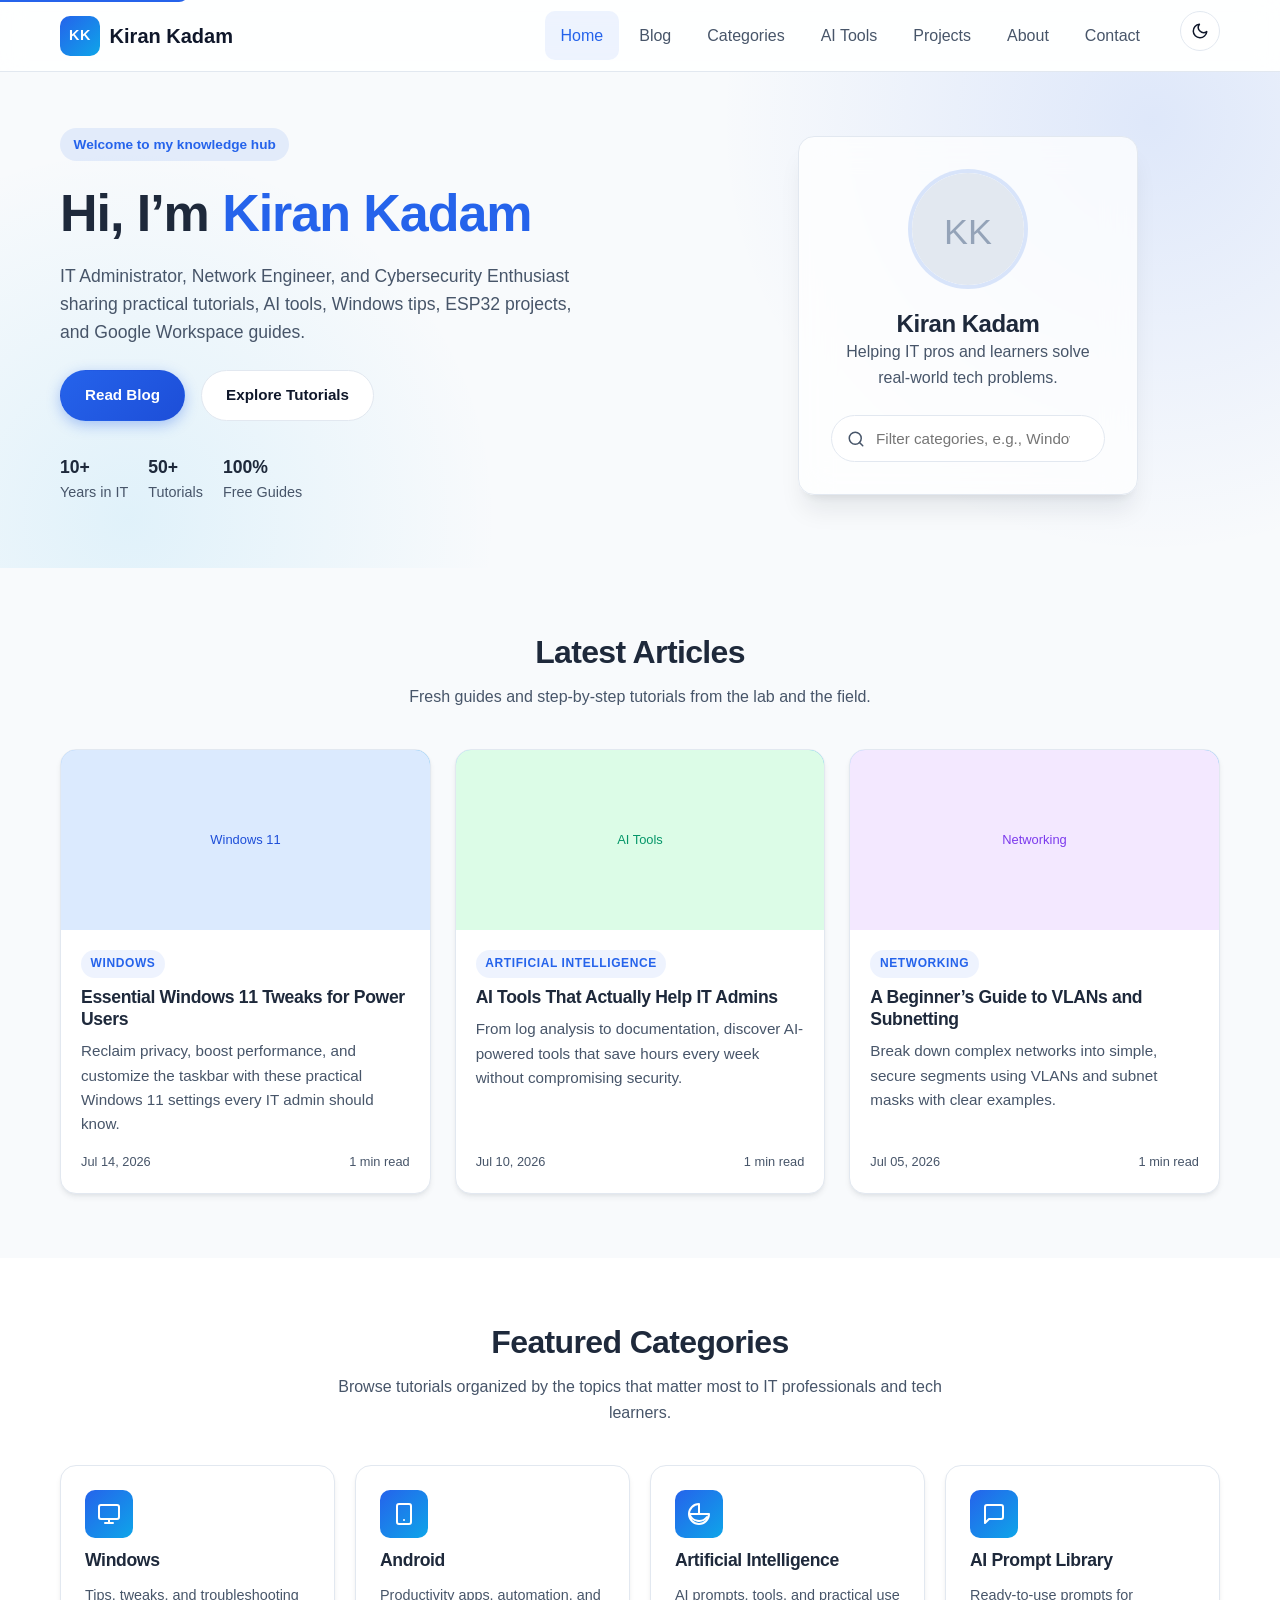
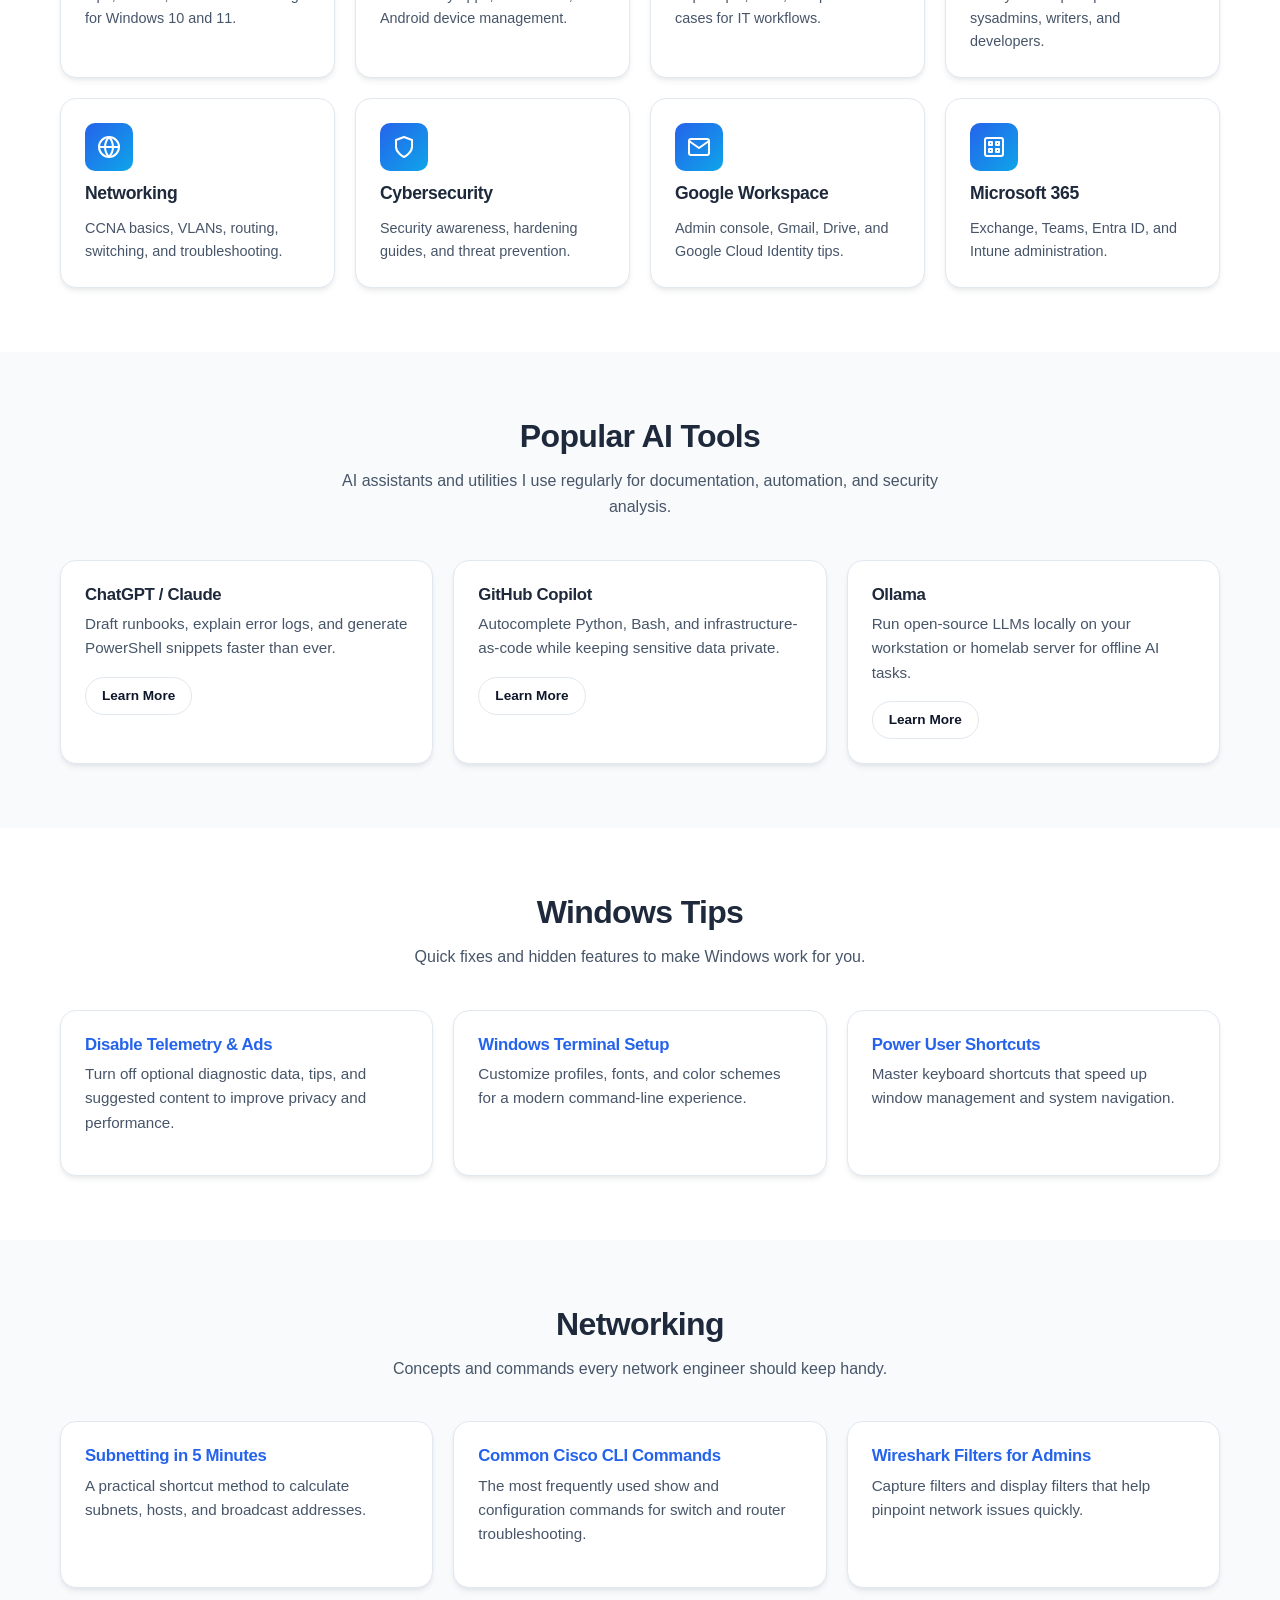
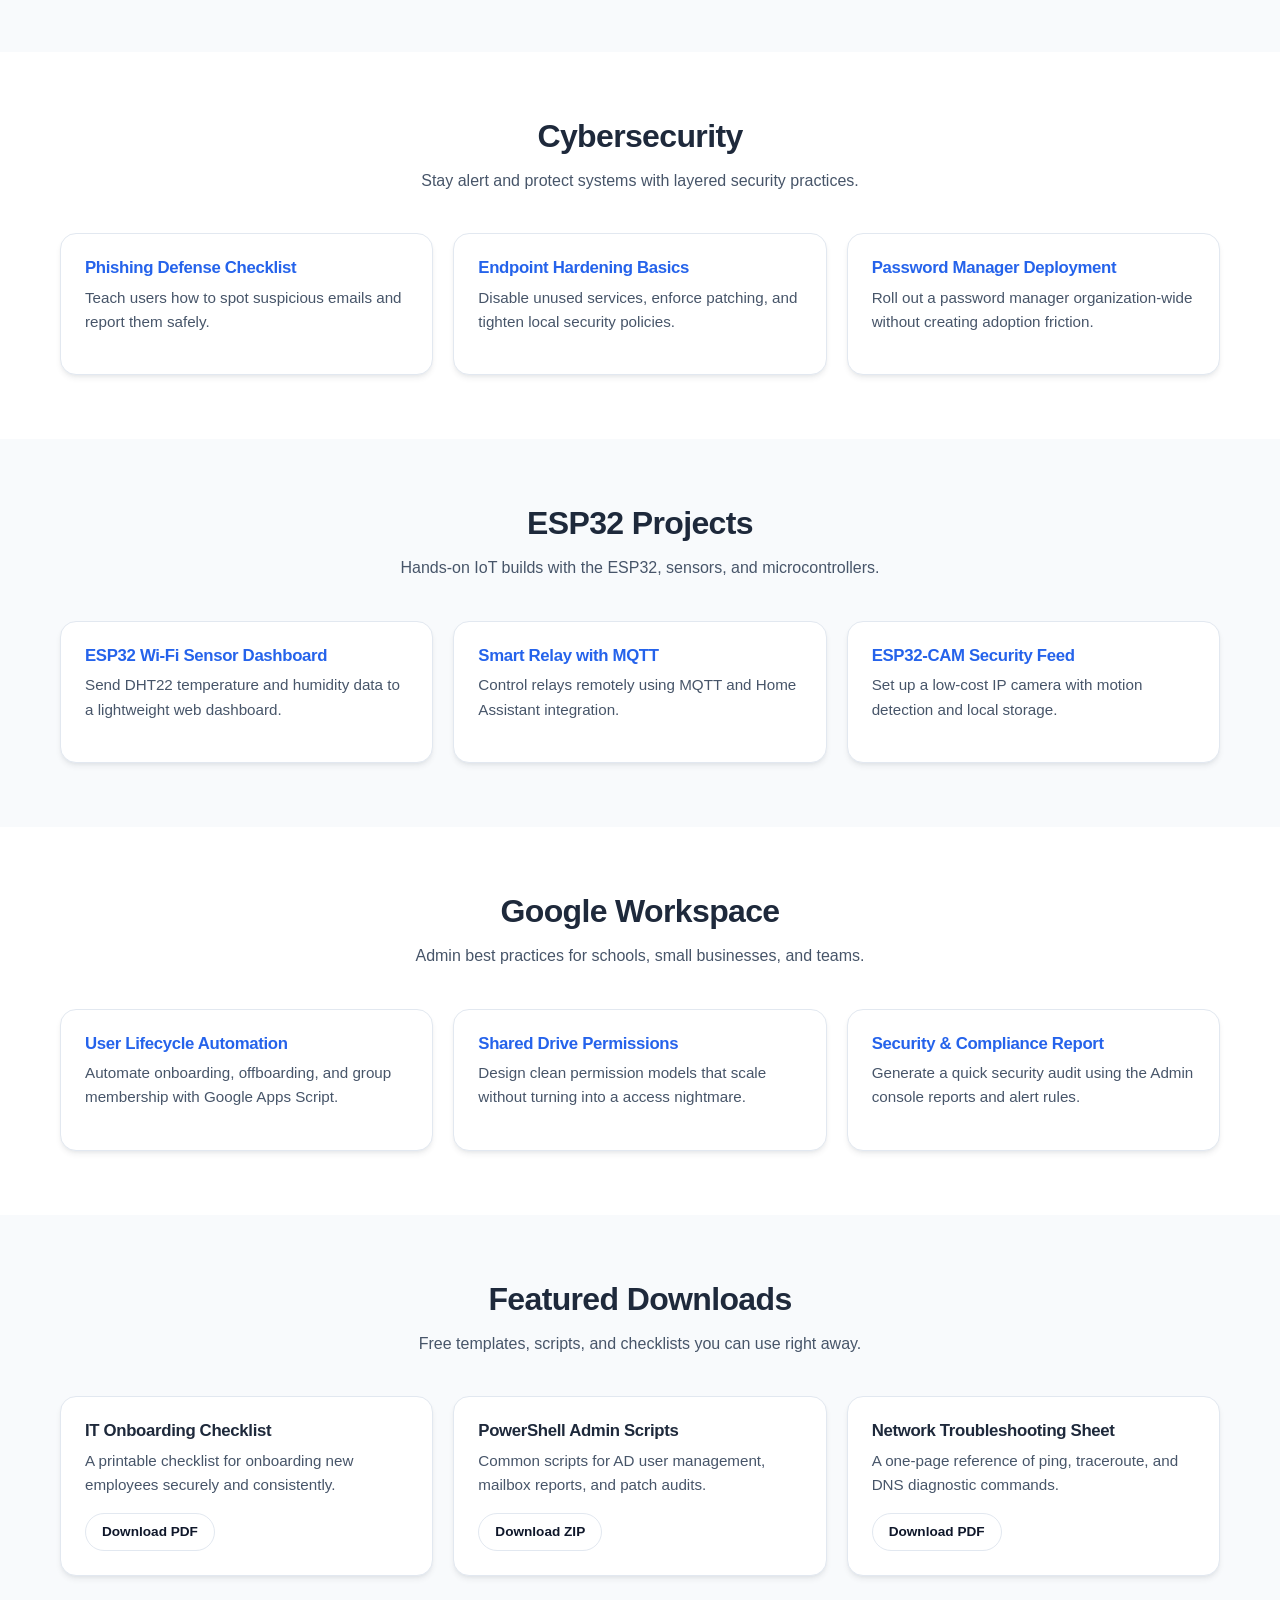
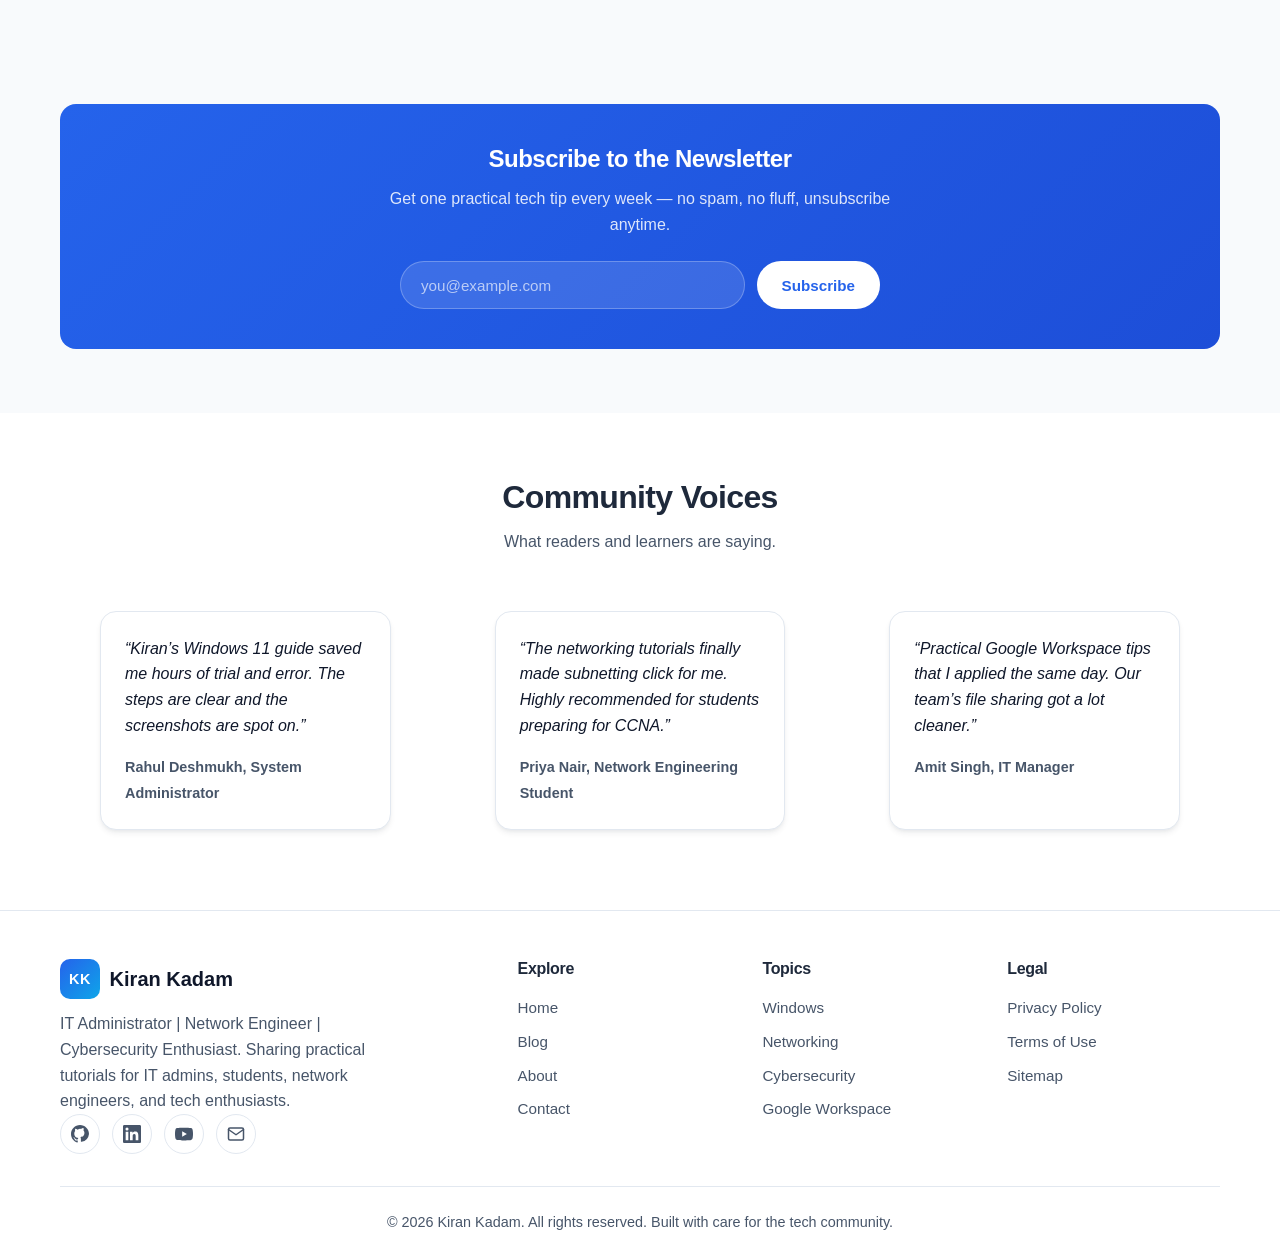
==== index.html @ 08f6f5dc "Initial commit: static website with homepage, blog, about, contact, privacy, 404" ====
<!DOCTYPE html>
<html lang="en">
<head>
  <meta charset="UTF-8">
  <meta name="viewport" content="width=device-width, initial-scale=1.0">
  <meta http-equiv="X-UA-Compatible" content="IE=edge">

  <!-- Prevent FOUC for dark mode -->
  <script>
    (function () {
      const stored = localStorage.getItem("theme");
      const prefersDark = window.matchMedia("(prefers-color-scheme: dark)").matches;
      document.documentElement.setAttribute("data-theme", stored || (prefersDark ? "dark" : "light"));
    })();
  </script>

  <title>Kiran Kadam | IT Admin, Network Engineer & Tech Educator</title>
  <meta name="description" content="Practical tutorials and guides for IT administrators, network engineers, cybersecurity learners, and tech enthusiasts by Kiran Kadam.">
  <meta name="keywords" content="Kiran Kadam, IT Administration, Networking, Cybersecurity, Google Workspace, Windows Tips, ESP32, AI Tools, Tutorials">
  <meta name="author" content="Kiran Kadam">
  <meta name="robots" content="index, follow">
  <link rel="canonical" href="https://kirankadam.in/">

  <!-- Open Graph -->
  <meta property="og:type" content="website">
  <meta property="og:site_name" content="Kiran Kadam">
  <meta property="og:title" content="Kiran Kadam | IT Admin, Network Engineer & Tech Educator">
  <meta property="og:description" content="Practical tutorials and guides for IT administrators, network engineers, cybersecurity learners, and tech enthusiasts.">
  <meta property="og:url" content="https://kirankadam.in/">
  <meta property="og:image" content="https://kirankadam.in/images/og-home.svg">

  <!-- Twitter Cards -->
  <meta name="twitter:card" content="summary_large_image">
  <meta name="twitter:title" content="Kiran Kadam | IT Admin, Network Engineer & Tech Educator">
  <meta name="twitter:description" content="Practical tutorials and guides for IT administrators, network engineers, and tech enthusiasts.">
  <meta name="twitter:image" content="https://kirankadam.in/images/og-home.svg">

  <!-- Favicon -->
  <link rel="icon" type="image/svg+xml" href="images/favicon.svg">

  <!-- Styles -->
  <link rel="stylesheet" href="css/style.css">
</head>
<body>
  <a href="#main-content" class="skip-link">Skip to main content</a>

  <header id="site-header" class="site-header"></header>

  <main id="main-content">
    <!-- Hero Section -->
    <section class="hero" aria-labelledby="hero-title">
      <div class="hero-bg"></div>
      <div class="container hero-grid">
        <div class="hero-content reveal">
          <span class="hero-kicker">Welcome to my knowledge hub</span>
          <h1 id="hero-title" class="hero-title">Hi, I’m <span>Kiran Kadam</span></h1>
          <p class="hero-subtitle">IT Administrator, Network Engineer, and Cybersecurity Enthusiast sharing practical tutorials, AI tools, Windows tips, ESP32 projects, and Google Workspace guides.</p>
          <div class="hero-actions">
            <a href="blog.html" class="btn btn-primary">Read Blog</a>
            <a href="#categories" class="btn btn-secondary">Explore Tutorials</a>
          </div>
          <div class="hero-meta">
            <div><strong>10+</strong> Years in IT</div>
            <div><strong>50+</strong> Tutorials</div>
            <div><strong>100%</strong> Free Guides</div>
          </div>
        </div>
        <div class="hero-visual reveal">
          <div class="hero-card">
            <img src="data:image/svg+xml,%3Csvg xmlns='http://www.w3.org/2000/svg' width='200' height='200'%3E%3Ccircle cx='100' cy='100' r='100' fill='%23e2e8f0'/%3E%3Ctext x='50%25' y='55%25' dominant-baseline='middle' text-anchor='middle' font-family='sans-serif' font-size='64' fill='%2394a3b8'%3EKK%3C/text%3E%3C/svg%3E" alt="Kiran Kadam profile photo placeholder" class="avatar" width="120" height="120" loading="eager">
            <h2>Kiran Kadam</h2>
            <p>Helping IT pros and learners solve real-world tech problems.</p>
            <div class="hero-search" role="search" aria-label="Search categories">
              <svg class="search-icon" width="18" height="18" viewBox="0 0 24 24" fill="none" stroke="currentColor" stroke-width="2" stroke-linecap="round" stroke-linejoin="round" aria-hidden="true"><circle cx="11" cy="11" r="8"/><line x1="21" y1="21" x2="16.65" y2="16.65"/></svg>
              <input type="search" id="hero-search" placeholder="Filter categories, e.g., Windows, AI, ESP32…" aria-label="Filter categories">
            </div>
          </div>
        </div>
      </div>
    </section>

    <!-- Latest Articles -->
    <section class="section" aria-labelledby="latest-articles-title">
      <div class="container">
        <div class="section-header reveal">
          <h2 id="latest-articles-title" class="section-title">Latest Articles</h2>
          <p class="section-subtitle">Fresh guides and step-by-step tutorials from the lab and the field.</p>
        </div>
        <div class="article-grid">
          <article class="article-card reveal" data-reading-time>
            <img src="data:image/svg+xml,%3Csvg xmlns='http://www.w3.org/2000/svg' width='800' height='450'%3E%3Crect width='800' height='450' fill='%23dbeafe'/%3E%3Ctext x='50%25' y='50%25' dominant-baseline='middle' text-anchor='middle' font-family='sans-serif' font-size='28' fill='%231d4ed8'%3EWindows 11%3C/text%3E%3C/svg%3E" alt="Windows 11 guide placeholder" class="article-thumb" width="800" height="450" loading="lazy">
            <div class="article-body">
              <span class="article-tag">Windows</span>
              <h3 class="article-title"><a href="blog.html">Essential Windows 11 Tweaks for Power Users</a></h3>
              <p class="article-excerpt">Reclaim privacy, boost performance, and customize the taskbar with these practical Windows 11 settings every IT admin should know.</p>
              <div class="article-meta">
                <span>Jul 14, 2026</span>
                <span class="reading-time">5 min read</span>
              </div>
            </div>
          </article>
          <article class="article-card reveal" data-reading-time>
            <img src="data:image/svg+xml,%3Csvg xmlns='http://www.w3.org/2000/svg' width='800' height='450'%3E%3Crect width='800' height='450' fill='%23dcfce7'/%3E%3Ctext x='50%25' y='50%25' dominant-baseline='middle' text-anchor='middle' font-family='sans-serif' font-size='28' fill='%23059669'%3EAI Tools%3C/text%3E%3C/svg%3E" alt="AI tools guide placeholder" class="article-thumb" width="800" height="450" loading="lazy">
            <div class="article-body">
              <span class="article-tag">Artificial Intelligence</span>
              <h3 class="article-title"><a href="blog.html">AI Tools That Actually Help IT Admins</a></h3>
              <p class="article-excerpt">From log analysis to documentation, discover AI-powered tools that save hours every week without compromising security.</p>
              <div class="article-meta">
                <span>Jul 10, 2026</span>
                <span class="reading-time">7 min read</span>
              </div>
            </div>
          </article>
          <article class="article-card reveal" data-reading-time>
            <img src="data:image/svg+xml,%3Csvg xmlns='http://www.w3.org/2000/svg' width='800' height='450'%3E%3Crect width='800' height='450' fill='%23f3e8ff'/%3E%3Ctext x='50%25' y='50%25' dominant-baseline='middle' text-anchor='middle' font-family='sans-serif' font-size='28' fill='%237c3aed'%3ENetworking%3C/text%3E%3C/svg%3E" alt="Networking guide placeholder" class="article-thumb" width="800" height="450" loading="lazy">
            <div class="article-body">
              <span class="article-tag">Networking</span>
              <h3 class="article-title"><a href="blog.html">A Beginner’s Guide to VLANs and Subnetting</a></h3>
              <p class="article-excerpt">Break down complex networks into simple, secure segments using VLANs and subnet masks with clear examples.</p>
              <div class="article-meta">
                <span>Jul 05, 2026</span>
                <span class="reading-time">9 min read</span>
              </div>
            </div>
          </article>
        </div>
      </div>
    </section>

    <!-- Categories -->
    <section id="categories" class="section" aria-labelledby="categories-title" style="background: var(--surface-elevated);">
      <div class="container">
        <div class="section-header reveal">
          <h2 id="categories-title" class="section-title">Featured Categories</h2>
          <p class="section-subtitle">Browse tutorials organized by the topics that matter most to IT professionals and tech learners.</p>
        </div>
        <div class="category-grid">
          <a href="blog.html" class="category-card reveal" data-search="Windows tips tutorials">
            <div class="category-icon" aria-hidden="true"><svg width="24" height="24" viewBox="0 0 24 24" fill="none" stroke="currentColor" stroke-width="2" stroke-linecap="round" stroke-linejoin="round"><rect x="2" y="3" width="20" height="14" rx="2" ry="2"/><line x1="8" y1="21" x2="16" y2="21"/><line x1="12" y1="17" x2="12" y2="21"/></svg></div>
            <h3>Windows</h3>
            <p>Tips, tweaks, and troubleshooting for Windows 10 and 11.</p>
          </a>
          <a href="blog.html" class="category-card reveal" data-search="Android apps mobile">
            <div class="category-icon" aria-hidden="true"><svg width="24" height="24" viewBox="0 0 24 24" fill="none" stroke="currentColor" stroke-width="2" stroke-linecap="round" stroke-linejoin="round"><rect x="5" y="2" width="14" height="20" rx="2" ry="2"/><line x1="12" y1="18" x2="12.01" y2="18"/></svg></div>
            <h3>Android</h3>
            <p>Productivity apps, automation, and Android device management.</p>
          </a>
          <a href="blog.html" class="category-card reveal" data-search="Artificial Intelligence AI tools machine learning">
            <div class="category-icon" aria-hidden="true"><svg width="24" height="24" viewBox="0 0 24 24" fill="none" stroke="currentColor" stroke-width="2" stroke-linecap="round" stroke-linejoin="round"><path d="M12 2a10 10 0 1 0 10 10H12V2z"/><path d="M12 12 2.5 12a10 10 0 0 0 17.5 3"/></svg></div>
            <h3>Artificial Intelligence</h3>
            <p>AI prompts, tools, and practical use cases for IT workflows.</p>
          </a>
          <a href="blog.html" class="category-card reveal" data-search="AI Prompt Library prompts ChatGPT">
            <div class="category-icon" aria-hidden="true"><svg width="24" height="24" viewBox="0 0 24 24" fill="none" stroke="currentColor" stroke-width="2" stroke-linecap="round" stroke-linejoin="round"><path d="M21 15a2 2 0 0 1-2 2H7l-4 4V5a2 2 0 0 1 2-2h14a2 2 0 0 1 2 2z"/></svg></div>
            <h3>AI Prompt Library</h3>
            <p>Ready-to-use prompts for sysadmins, writers, and developers.</p>
          </a>
          <a href="blog.html" class="category-card reveal" data-search="Networking CCNA routing switching">
            <div class="category-icon" aria-hidden="true"><svg width="24" height="24" viewBox="0 0 24 24" fill="none" stroke="currentColor" stroke-width="2" stroke-linecap="round" stroke-linejoin="round"><circle cx="12" cy="12" r="10"/><line x1="2" y1="12" x2="22" y2="12"/><path d="M12 2a15.3 15.3 0 0 1 4 10 15.3 15.3 0 0 1-4 10 15.3 15.3 0 0 1-4-10 15.3 15.3 0 0 1 4-10z"/></svg></div>
            <h3>Networking</h3>
            <p>CCNA basics, VLANs, routing, switching, and troubleshooting.</p>
          </a>
          <a href="blog.html" class="category-card reveal" data-search="Cybersecurity security firewall malware">
            <div class="category-icon" aria-hidden="true"><svg width="24" height="24" viewBox="0 0 24 24" fill="none" stroke="currentColor" stroke-width="2" stroke-linecap="round" stroke-linejoin="round"><path d="M12 22s8-4 8-10V5l-8-3-8 3v7c0 6 8 10 8 10z"/></svg></div>
            <h3>Cybersecurity</h3>
            <p>Security awareness, hardening guides, and threat prevention.</p>
          </a>
          <a href="blog.html" class="category-card reveal" data-search="Google Workspace G Suite admin">
            <div class="category-icon" aria-hidden="true"><svg width="24" height="24" viewBox="0 0 24 24" fill="none" stroke="currentColor" stroke-width="2" stroke-linecap="round" stroke-linejoin="round"><path d="M4 4h16c1.1 0 2 .9 2 2v12c0 1.1-.9 2-2 2H4c-1.1 0-2-.9-2-2V6c0-1.1.9-2 2-2z"/><polyline points="22,6 12,13 2,6"/></svg></div>
            <h3>Google Workspace</h3>
            <p>Admin console, Gmail, Drive, and Google Cloud Identity tips.</p>
          </a>
          <a href="blog.html" class="category-card reveal" data-search="Microsoft 365 Office 365 Intune">
            <div class="category-icon" aria-hidden="true"><svg width="24" height="24" viewBox="0 0 24 24" fill="none" stroke="currentColor" stroke-width="2" stroke-linecap="round" stroke-linejoin="round"><rect x="3" y="3" width="18" height="18" rx="2" ry="2"/><rect x="7" y="7" width="3" height="3"/><rect x="14" y="7" width="3" height="3"/><rect x="7" y="14" width="3" height="3"/><rect x="14" y="14" width="3" height="3"/></svg></div>
            <h3>Microsoft 365</h3>
            <p>Exchange, Teams, Entra ID, and Intune administration.</p>
          </a>
        </div>
      </div>
    </section>

    <!-- Popular AI Tools -->
    <section id="ai-tools" class="section" aria-labelledby="ai-tools-title">
      <div class="container">
        <div class="section-header reveal">
          <h2 id="ai-tools-title" class="section-title">Popular AI Tools</h2>
          <p class="section-subtitle">AI assistants and utilities I use regularly for documentation, automation, and security analysis.</p>
        </div>
        <div class="tool-grid">
          <div class="card tool-card reveal">
            <h3>ChatGPT / Claude</h3>
            <p class="card-text">Draft runbooks, explain error logs, and generate PowerShell snippets faster than ever.</p>
            <a href="#" class="btn btn-sm btn-secondary">Learn More</a>
          </div>
          <div class="card tool-card reveal">
            <h3>GitHub Copilot</h3>
            <p class="card-text">Autocomplete Python, Bash, and infrastructure-as-code while keeping sensitive data private.</p>
            <a href="#" class="btn btn-sm btn-secondary">Learn More</a>
          </div>
          <div class="card tool-card reveal">
            <h3>Ollama</h3>
            <p class="card-text">Run open-source LLMs locally on your workstation or homelab server for offline AI tasks.</p>
            <a href="#" class="btn btn-sm btn-secondary">Learn More</a>
          </div>
        </div>
      </div>
    </section>

    <!-- Windows Tips -->
    <section class="section" aria-labelledby="windows-tips-title" style="background: var(--surface-elevated);">
      <div class="container">
        <div class="section-header reveal">
          <h2 id="windows-tips-title" class="section-title">Windows Tips</h2>
          <p class="section-subtitle">Quick fixes and hidden features to make Windows work for you.</p>
        </div>
        <div class="tip-grid">
          <article class="card tip-card reveal">
            <h3><a href="blog.html">Disable Telemetry & Ads</a></h3>
            <p class="card-text">Turn off optional diagnostic data, tips, and suggested content to improve privacy and performance.</p>
          </article>
          <article class="card tip-card reveal">
            <h3><a href="blog.html">Windows Terminal Setup</a></h3>
            <p class="card-text">Customize profiles, fonts, and color schemes for a modern command-line experience.</p>
          </article>
          <article class="card tip-card reveal">
            <h3><a href="blog.html">Power User Shortcuts</a></h3>
            <p class="card-text">Master keyboard shortcuts that speed up window management and system navigation.</p>
          </article>
        </div>
      </div>
    </section>

    <!-- Networking -->
    <section class="section" aria-labelledby="networking-title">
      <div class="container">
        <div class="section-header reveal">
          <h2 id="networking-title" class="section-title">Networking</h2>
          <p class="section-subtitle">Concepts and commands every network engineer should keep handy.</p>
        </div>
        <div class="tip-grid">
          <article class="card tip-card reveal">
            <h3><a href="blog.html">Subnetting in 5 Minutes</a></h3>
            <p class="card-text">A practical shortcut method to calculate subnets, hosts, and broadcast addresses.</p>
          </article>
          <article class="card tip-card reveal">
            <h3><a href="blog.html">Common Cisco CLI Commands</a></h3>
            <p class="card-text">The most frequently used show and configuration commands for switch and router troubleshooting.</p>
          </article>
          <article class="card tip-card reveal">
            <h3><a href="blog.html">Wireshark Filters for Admins</a></h3>
            <p class="card-text">Capture filters and display filters that help pinpoint network issues quickly.</p>
          </article>
        </div>
      </div>
    </section>

    <!-- Cybersecurity -->
    <section class="section" aria-labelledby="cybersecurity-title" style="background: var(--surface-elevated);">
      <div class="container">
        <div class="section-header reveal">
          <h2 id="cybersecurity-title" class="section-title">Cybersecurity</h2>
          <p class="section-subtitle">Stay alert and protect systems with layered security practices.</p>
        </div>
        <div class="tip-grid">
          <article class="card tip-card reveal">
            <h3><a href="blog.html">Phishing Defense Checklist</a></h3>
            <p class="card-text">Teach users how to spot suspicious emails and report them safely.</p>
          </article>
          <article class="card tip-card reveal">
            <h3><a href="blog.html">Endpoint Hardening Basics</a></h3>
            <p class="card-text">Disable unused services, enforce patching, and tighten local security policies.</p>
          </article>
          <article class="card tip-card reveal">
            <h3><a href="blog.html">Password Manager Deployment</a></h3>
            <p class="card-text">Roll out a password manager organization-wide without creating adoption friction.</p>
          </article>
        </div>
      </div>
    </section>

    <!-- ESP32 Projects -->
    <section id="projects" class="section" aria-labelledby="esp32-title">
      <div class="container">
        <div class="section-header reveal">
          <h2 id="esp32-title" class="section-title">ESP32 Projects</h2>
          <p class="section-subtitle">Hands-on IoT builds with the ESP32, sensors, and microcontrollers.</p>
        </div>
        <div class="tool-grid">
          <article class="card tool-card reveal">
            <h3><a href="blog.html">ESP32 Wi-Fi Sensor Dashboard</a></h3>
            <p class="card-text">Send DHT22 temperature and humidity data to a lightweight web dashboard.</p>
          </article>
          <article class="card tool-card reveal">
            <h3><a href="blog.html">Smart Relay with MQTT</a></h3>
            <p class="card-text">Control relays remotely using MQTT and Home Assistant integration.</p>
          </article>
          <article class="card tool-card reveal">
            <h3><a href="blog.html">ESP32-CAM Security Feed</a></h3>
            <p class="card-text">Set up a low-cost IP camera with motion detection and local storage.</p>
          </article>
        </div>
      </div>
    </section>

    <!-- Google Workspace -->
    <section class="section" aria-labelledby="google-workspace-title" style="background: var(--surface-elevated);">
      <div class="container">
        <div class="section-header reveal">
          <h2 id="google-workspace-title" class="section-title">Google Workspace</h2>
          <p class="section-subtitle">Admin best practices for schools, small businesses, and teams.</p>
        </div>
        <div class="tip-grid">
          <article class="card tip-card reveal">
            <h3><a href="blog.html">User Lifecycle Automation</a></h3>
            <p class="card-text">Automate onboarding, offboarding, and group membership with Google Apps Script.</p>
          </article>
          <article class="card tip-card reveal">
            <h3><a href="blog.html">Shared Drive Permissions</a></h3>
            <p class="card-text">Design clean permission models that scale without turning into a access nightmare.</p>
          </article>
          <article class="card tip-card reveal">
            <h3><a href="blog.html">Security & Compliance Report</a></h3>
            <p class="card-text">Generate a quick security audit using the Admin console reports and alert rules.</p>
          </article>
        </div>
      </div>
    </section>

    <!-- Featured Downloads -->
    <section class="section" aria-labelledby="downloads-title">
      <div class="container">
        <div class="section-header reveal">
          <h2 id="downloads-title" class="section-title">Featured Downloads</h2>
          <p class="section-subtitle">Free templates, scripts, and checklists you can use right away.</p>
        </div>
        <div class="download-grid">
          <div class="card download-card reveal">
            <h3>IT Onboarding Checklist</h3>
            <p class="card-text">A printable checklist for onboarding new employees securely and consistently.</p>
            <a href="#" class="btn btn-sm btn-secondary" download>Download PDF</a>
          </div>
          <div class="card download-card reveal">
            <h3>PowerShell Admin Scripts</h3>
            <p class="card-text">Common scripts for AD user management, mailbox reports, and patch audits.</p>
            <a href="#" class="btn btn-sm btn-secondary" download>Download ZIP</a>
          </div>
          <div class="card download-card reveal">
            <h3>Network Troubleshooting Sheet</h3>
            <p class="card-text">A one-page reference of ping, traceroute, and DNS diagnostic commands.</p>
            <a href="#" class="btn btn-sm btn-secondary" download>Download PDF</a>
          </div>
        </div>
      </div>
    </section>

    <!-- Newsletter -->
    <section class="section" aria-labelledby="newsletter-title">
      <div class="container">
        <div class="newsletter reveal">
          <h2 id="newsletter-title">Subscribe to the Newsletter</h2>
          <p>Get one practical tech tip every week — no spam, no fluff, unsubscribe anytime.</p>
          <form class="newsletter-form" action="#" method="post" aria-label="Newsletter subscription">
            <input type="email" name="email" placeholder="you@example.com" aria-label="Email address" required>
            <button type="submit" class="btn">Subscribe</button>
          </form>
        </div>
      </div>
    </section>

    <!-- Testimonials -->
    <section class="section" aria-labelledby="testimonials-title" style="background: var(--surface-elevated);">
      <div class="container">
        <div class="section-header reveal">
          <h2 id="testimonials-title" class="section-title">Community Voices</h2>
          <p class="section-subtitle">What readers and learners are saying.</p>
        </div>
        <div class="testimonial-grid">
          <figure class="testimonial-card reveal">
            <blockquote>“Kiran’s Windows 11 guide saved me hours of trial and error. The steps are clear and the screenshots are spot on.”</blockquote>
            <figcaption><cite>Rahul Deshmukh, System Administrator</cite></figcaption>
          </figure>
          <figure class="testimonial-card reveal">
            <blockquote>“The networking tutorials finally made subnetting click for me. Highly recommended for students preparing for CCNA.”</blockquote>
            <figcaption><cite>Priya Nair, Network Engineering Student</cite></figcaption>
          </figure>
          <figure class="testimonial-card reveal">
            <blockquote>“Practical Google Workspace tips that I applied the same day. Our team’s file sharing got a lot cleaner.”</blockquote>
            <figcaption><cite>Amit Singh, IT Manager</cite></figcaption>
          </figure>
        </div>
      </div>
    </section>
  </main>

  <footer id="site-footer" class="site-footer"></footer>

  <button type="button" id="back-to-top" class="back-to-top" aria-label="Back to top" title="Back to top">
    <svg width="20" height="20" viewBox="0 0 24 24" fill="none" stroke="currentColor" stroke-width="2" stroke-linecap="round" stroke-linejoin="round" aria-hidden="true"><polyline points="18 15 12 9 6 15"/></svg>
  </button>

  <script src="js/script.js" defer></script>

  <!-- JSON-LD Structured Data -->
  <script type="application/ld+json">
    {
      "@context": "https://schema.org",
      "@graph": [
        {
          "@type": "Person",
          "@id": "https://kirankadam.in/#person",
          "name": "Kiran Kadam",
          "url": "https://kirankadam.in/",
          "sameAs": [
            "https://github.com/kirankadam",
            "https://www.linkedin.com/in/kirankadam"
          ],
          "jobTitle": "IT Administrator | Network Engineer | Cybersecurity Enthusiast",
          "worksFor": {
            "@type": "Organization",
            "name": "Kiran Kadam"
          }
        },
        {
          "@type": "WebSite",
          "@id": "https://kirankadam.in/#website",
          "url": "https://kirankadam.in/",
          "name": "Kiran Kadam",
          "description": "Practical tutorials and guides for IT administrators, network engineers, cybersecurity learners, and tech enthusiasts.",
          "publisher": {
            "@id": "https://kirankadam.in/#person"
          },
          "potentialAction": {
            "@type": "SearchAction",
            "target": "https://kirankadam.in/?q={search_term_string}",
            "query-input": "required name=search_term_string"
          }
        },
        {
          "@type": "Blog",
          "@id": "https://kirankadam.in/#blog",
          "url": "https://kirankadam.in/blog.html",
          "name": "Kiran Kadam Blog",
          "description": "Technical articles on Windows, networking, cybersecurity, AI, ESP32, and Google Workspace.",
          "publisher": {
            "@id": "https://kirankadam.in/#person"
          }
        }
      ]
    }
  </script>
</body>
</html>
---- css/style.css ----
/* ============================================
   Kiran Kadam — kirankadam.in
   Base stylesheet (mobile-first, dark mode)
   ============================================ */

/* CSS Custom Properties — Design Tokens */
:root {
  /* Colors */
  --primary: #2563eb;
  --primary-dark: #1d4ed8;
  --primary-light: #93c5fd;
  --accent: #0ea5e9;
  --success: #10b981;
  --warning: #f59e0b;
  --danger: #ef4444;

  /* Neutrals */
  --bg: #f8fafc;
  --surface: #ffffff;
  --surface-rgb: 255, 255, 255;
  --surface-elevated: #ffffff;
  --text: #0f172a;
  --text-muted: #475569;
  --text-heading: #1e293b;
  --border: #e2e8f0;
  --shadow: 0 4px 6px -1px rgba(15, 23, 42, 0.07), 0 2px 4px -2px rgba(15, 23, 42, 0.07);
  --shadow-lg: 0 20px 25px -5px rgba(15, 23, 42, 0.08), 0 8px 10px -6px rgba(15, 23, 42, 0.08);
  --radius: 16px;
  --radius-sm: 10px;
  --radius-pill: 9999px;

  /* Typography */
  --font-sans: -apple-system, BlinkMacSystemFont, "Segoe UI", Roboto, "Inter", "Helvetica Neue", Arial, sans-serif;
  --font-mono: ui-monospace, SFMono-Regular, "SF Mono", Consolas, "Liberation Mono", Menlo, monospace;
  --max-width: 1200px;
  --header-height: 72px;

  /* Transitions */
  --transition: 0.2s ease-in-out;
  --transition-slow: 0.35s cubic-bezier(0.4, 0, 0.2, 1);
}

/* Dark Mode */
[data-theme="dark"] {
  --bg: #0b1120;
  --surface: #111827;
  --surface-rgb: 17, 24, 39;
  --surface-elevated: #1f2937;
  --text: #f1f5f9;
  --text-muted: #94a3b8;
  --text-heading: #e2e8f0;
  --border: #334155;
  --shadow: 0 4px 6px -1px rgba(0, 0, 0, 0.25), 0 2px 4px -2px rgba(0, 0, 0, 0.25);
  --shadow-lg: 0 20px 25px -5px rgba(0, 0, 0, 0.35), 0 8px 10px -6px rgba(0, 0, 0, 0.35);
}

/* Reset & Base */
*, *::before, *::after {
  box-sizing: border-box;
}

html {
  scroll-behavior: smooth;
}

body {
  margin: 0;
  font-family: var(--font-sans);
  background-color: var(--bg);
  color: var(--text);
  line-height: 1.6;
  -webkit-font-smoothing: antialiased;
  transition: background-color var(--transition), color var(--transition);
}

img, picture, video, svg {
  display: block;
  max-width: 100%;
}

a {
  color: var(--primary);
  text-decoration: none;
  transition: color var(--transition);
}

a:hover {
  color: var(--primary-dark);
}

ul, ol {
  margin: 0;
  padding: 0;
  list-style: none;
}

h1, h2, h3, h4, h5, h6, p {
  margin: 0;
}

h1, h2, h3, h4 {
  color: var(--text-heading);
  line-height: 1.25;
  letter-spacing: -0.02em;
}

p {
  color: var(--text-muted);
}

/* Skip Link */
.skip-link {
  position: absolute;
  top: -40px;
  left: 0;
  background: var(--primary);
  color: #fff;
  padding: 0.5rem 1rem;
  z-index: 9999;
  border-radius: 0 0 var(--radius-sm) 0;
  font-weight: 600;
}

.skip-link:focus {
  top: 0;
}

/* Layout */
.container {
  width: 100%;
  max-width: var(--max-width);
  margin: 0 auto;
  padding: 0 1.25rem;
}

.section {
  padding: 4rem 0;
}

.section-header {
  text-align: center;
  max-width: 640px;
  margin: 0 auto 2.5rem;
}

.section-title {
  font-size: 1.75rem;
  margin-bottom: 0.75rem;
}

.section-subtitle {
  color: var(--text-muted);
  font-size: 1rem;
}

/* Header */
.site-header {
  position: sticky;
  top: 0;
  z-index: 1000;
  height: var(--header-height);
  background-color: rgba(var(--surface-rgb), 0.85);
  backdrop-filter: blur(12px);
  -webkit-backdrop-filter: blur(12px);
  border-bottom: 1px solid var(--border);
  transition: background-color var(--transition), border-color var(--transition);
}

[data-theme="dark"] .site-header {
  background-color: rgba(var(--surface-rgb), 0.85);
}

.header-inner {
  display: flex;
  align-items: center;
  justify-content: space-between;
  height: 100%;
}

.brand {
  display: inline-flex;
  align-items: center;
  gap: 0.6rem;
  font-weight: 800;
  color: var(--text);
}

.brand-mark {
  display: grid;
  place-items: center;
  width: 40px;
  height: 40px;
  background: linear-gradient(135deg, var(--primary), var(--accent));
  color: #fff;
  border-radius: var(--radius-sm);
  font-size: 0.9rem;
  letter-spacing: 0.05em;
}

.brand-text {
  font-size: 1.25rem;
}

/* Navigation */
.primary-nav {
  position: fixed;
  inset: var(--header-height) 0 0 0;
  display: flex;
  flex-direction: column;
  align-items: flex-start;
  gap: 1.5rem;
  background: var(--surface);
  border-top: 1px solid var(--border);
  padding: 1.5rem 1.25rem;
  transform: translateX(100%);
  transition: transform var(--transition);
  z-index: 999;
}

.primary-nav.open {
  transform: translateX(0);
}

.nav-list {
  display: flex;
  flex-direction: column;
  gap: 0.5rem;
  width: 100%;
}

.nav-list a {
  display: block;
  padding: 0.75rem 1rem;
  border-radius: var(--radius-sm);
  color: var(--text-muted);
  font-weight: 500;
  transition: background-color var(--transition), color var(--transition);
}

.nav-list a:hover,
.nav-list a[aria-current="page"] {
  color: var(--primary);
  background-color: rgba(37, 99, 235, 0.08);
}

.header-actions {
  display: flex;
  align-items: center;
  gap: 0.75rem;
}

body.nav-open {
  overflow: hidden;
}

/* Mobile Navigation */
.nav-toggle {
  display: grid;
  place-items: center;
  width: 44px;
  height: 44px;
  border: 1px solid var(--border);
  background: transparent;
  border-radius: var(--radius-sm);
  cursor: pointer;
}

.hamburger,
.hamburger::before,
.hamburger::after {
  display: block;
  width: 22px;
  height: 2px;
  background-color: var(--text);
  border-radius: 2px;
  transition: transform var(--transition);
}

.hamburger {
  position: relative;
}

.hamburger::before,
.hamburger::after {
  content: "";
  position: absolute;
  left: 0;
}

.hamburger::before { top: -7px; }
.hamburger::after { top: 7px; }

body.nav-open .hamburger {
  background-color: transparent;
}

body.nav-open .hamburger::before {
  top: 0;
  transform: rotate(45deg);
}

body.nav-open .hamburger::after {
  top: 0;
  transform: rotate(-45deg);
}

/* Theme Toggle */
.theme-toggle {
  display: grid;
  place-items: center;
  width: 40px;
  height: 40px;
  border: 1px solid var(--border);
  background: var(--surface-elevated);
  border-radius: var(--radius-pill);
  cursor: pointer;
  color: var(--text);
  transition: transform var(--transition);
}

.theme-toggle:hover {
  transform: scale(1.05);
}

.theme-icon {
  display: none;
}

[data-theme="light"] .theme-icon.moon,
[data-theme="dark"] .theme-icon.sun,
:root:not([data-theme="dark"]) .theme-icon.moon {
  display: block;
}

/* Buttons */
.btn {
  display: inline-flex;
  align-items: center;
  justify-content: center;
  gap: 0.5rem;
  padding: 0.75rem 1.5rem;
  border-radius: var(--radius-pill);
  font-weight: 600;
  font-size: 0.95rem;
  border: 1px solid transparent;
  cursor: pointer;
  transition: transform var(--transition), box-shadow var(--transition), background-color var(--transition);
}

.btn:hover {
  transform: translateY(-2px);
}

.btn-primary {
  background: linear-gradient(135deg, var(--primary), var(--primary-dark));
  color: #fff;
  box-shadow: 0 4px 14px rgba(37, 99, 235, 0.35);
}

.btn-primary:hover {
  color: #fff;
  box-shadow: 0 6px 20px rgba(37, 99, 235, 0.45);
}

.btn-secondary {
  background: var(--surface-elevated);
  color: var(--text);
  border-color: var(--border);
}

.btn-secondary:hover {
  background: var(--bg);
}

.btn-sm {
  padding: 0.45rem 1rem;
  font-size: 0.85rem;
}

/* Cards */
.card {
  background: var(--surface);
  border: 1px solid var(--border);
  border-radius: var(--radius);
  padding: 1.5rem;
  box-shadow: var(--shadow);
  transition: transform var(--transition), box-shadow var(--transition), border-color var(--transition);
}

.card:hover {
  transform: translateY(-4px);
  box-shadow: var(--shadow-lg);
  border-color: rgba(37, 99, 235, 0.25);
}

.card-title {
  font-size: 1.15rem;
  margin-bottom: 0.5rem;
  color: var(--text-heading);
}

.card-text {
  font-size: 0.95rem;
  margin-bottom: 1rem;
}

/* Hero */
.hero {
  position: relative;
  overflow: hidden;
  padding: 3.5rem 0 4rem;
}

.hero-bg {
  position: absolute;
  inset: 0;
  background: radial-gradient(circle at 90% 10%, rgba(37, 99, 235, 0.12), transparent 35%),
              radial-gradient(circle at 10% 90%, rgba(14, 165, 233, 0.10), transparent 30%);
  z-index: -1;
}

.hero-grid {
  display: grid;
  gap: 2.5rem;
  align-items: center;
}

.hero-content {
  max-width: 600px;
}

.hero-kicker {
  display: inline-flex;
  align-items: center;
  gap: 0.5rem;
  padding: 0.35rem 0.85rem;
  background: rgba(37, 99, 235, 0.1);
  color: var(--primary);
  border-radius: var(--radius-pill);
  font-size: 0.85rem;
  font-weight: 600;
  margin-bottom: 1.25rem;
}

.hero-title {
  font-size: 2.25rem;
  margin-bottom: 1rem;
}

.hero-title span {
  color: var(--primary);
}

.hero-subtitle {
  font-size: 1.1rem;
  margin-bottom: 1.5rem;
  max-width: 520px;
}

.hero-actions {
  display: flex;
  flex-wrap: wrap;
  gap: 1rem;
  margin-bottom: 2rem;
}

.hero-meta {
  display: flex;
  flex-wrap: wrap;
  gap: 1.25rem;
  font-size: 0.9rem;
  color: var(--text-muted);
}

.hero-meta strong {
  color: var(--text-heading);
  display: block;
  font-size: 1.1rem;
}

.hero-visual {
  display: grid;
  place-items: center;
}

.hero-card {
  background: rgba(var(--surface-rgb), 0.75);
  backdrop-filter: blur(16px);
  -webkit-backdrop-filter: blur(16px);
  border: 1px solid var(--border);
  border-radius: var(--radius);
  padding: 2rem;
  text-align: center;
  box-shadow: var(--shadow-lg);
  max-width: 340px;
  width: 100%;
}

.avatar {
  width: 120px;
  height: 120px;
  border-radius: 50%;
  object-fit: cover;
  margin: 0 auto 1.25rem;
  border: 4px solid rgba(37, 99, 235, 0.15);
  background: var(--bg);
}

.hero-search {
  margin-top: 1.5rem;
  position: relative;
}

.hero-search input {
  width: 100%;
  padding: 0.9rem 1.25rem 0.9rem 2.75rem;
  border: 1px solid var(--border);
  border-radius: var(--radius-pill);
  background: var(--surface);
  color: var(--text);
  font-size: 0.95rem;
  outline: none;
  transition: border-color var(--transition), box-shadow var(--transition);
}

.hero-search input:focus {
  border-color: var(--primary);
  box-shadow: 0 0 0 3px rgba(37, 99, 235, 0.15);
}

.hero-search .search-icon {
  position: absolute;
  left: 1rem;
  top: 50%;
  transform: translateY(-50%);
  color: var(--text-muted);
}

/* Category Cards */
.category-grid {
  display: grid;
  gap: 1.25rem;
}

.category-card {
  display: flex;
  flex-direction: column;
  gap: 0.75rem;
  padding: 1.5rem;
  background: var(--surface);
  border: 1px solid var(--border);
  border-radius: var(--radius);
  box-shadow: var(--shadow);
  transition: transform var(--transition), box-shadow var(--transition);
}

.category-card:hover {
  transform: translateY(-4px);
  box-shadow: var(--shadow-lg);
}

.category-icon {
  width: 48px;
  height: 48px;
  border-radius: var(--radius-sm);
  display: grid;
  place-items: center;
  background: linear-gradient(135deg, var(--primary), var(--accent));
  color: #fff;
}

.category-card h3 {
  font-size: 1.1rem;
}

.category-card p {
  font-size: 0.9rem;
}

/* Article Cards */
.article-grid {
  display: grid;
  gap: 1.5rem;
}

.article-card {
  display: flex;
  flex-direction: column;
  background: var(--surface);
  border: 1px solid var(--border);
  border-radius: var(--radius);
  overflow: hidden;
  box-shadow: var(--shadow);
  transition: transform var(--transition), box-shadow var(--transition);
}

.article-card:hover {
  transform: translateY(-4px);
  box-shadow: var(--shadow-lg);
}

.article-thumb {
  width: 100%;
  height: 180px;
  object-fit: cover;
  background: linear-gradient(135deg, var(--primary-light), var(--accent));
}

.article-body {
  padding: 1.25rem;
  display: flex;
  flex-direction: column;
  flex: 1;
}

.article-tag {
  align-self: flex-start;
  font-size: 0.75rem;
  font-weight: 700;
  text-transform: uppercase;
  letter-spacing: 0.05em;
  color: var(--primary);
  background: rgba(37, 99, 235, 0.08);
  padding: 0.25rem 0.6rem;
  border-radius: var(--radius-pill);
  margin-bottom: 0.6rem;
}

.article-title {
  font-size: 1.1rem;
  margin-bottom: 0.5rem;
}

.article-title a {
  color: var(--text-heading);
}

.article-title a:hover {
  color: var(--primary);
}

.article-excerpt {
  font-size: 0.95rem;
  margin-bottom: 1rem;
  flex: 1;
}

.article-meta {
  display: flex;
  align-items: center;
  justify-content: space-between;
  font-size: 0.8rem;
  color: var(--text-muted);
}

/* Tool / Tip Cards */
.tip-grid,
.tool-grid,
.download-grid {
  display: grid;
  gap: 1.25rem;
}

.tip-card h3,
.tool-card h3,
.download-card h3 {
  font-size: 1.05rem;
  margin-bottom: 0.4rem;
}

/* Newsletter */
.newsletter {
  background: linear-gradient(135deg, var(--primary), var(--primary-dark));
  border-radius: var(--radius);
  padding: 2.5rem 1.5rem;
  color: #fff;
  text-align: center;
}

.newsletter h2 {
  color: #fff;
  font-size: 1.5rem;
  margin-bottom: 0.75rem;
}

.newsletter p {
  color: rgba(255, 255, 255, 0.85);
  margin-bottom: 1.5rem;
  max-width: 520px;
  margin-left: auto;
  margin-right: auto;
}

.newsletter-form {
  display: flex;
  flex-direction: column;
  gap: 0.75rem;
  max-width: 480px;
  margin: 0 auto;
}

.newsletter-form input {
  flex: 1;
  padding: 0.9rem 1.25rem;
  border: 1px solid rgba(255, 255, 255, 0.25);
  border-radius: var(--radius-pill);
  background: rgba(255, 255, 255, 0.12);
  color: #fff;
  font-size: 0.95rem;
  outline: none;
}

.newsletter-form input::placeholder {
  color: rgba(255, 255, 255, 0.65);
}

.newsletter-form input:focus {
  border-color: #fff;
  background: rgba(255, 255, 255, 0.2);
}

.newsletter-form .btn {
  background: #fff;
  color: var(--primary);
}

.newsletter-form .btn:hover {
  color: var(--primary-dark);
}

/* Testimonials */
.testimonial-grid {
  display: grid;
  gap: 1.5rem;
}

.testimonial-card {
  background: var(--surface);
  border: 1px solid var(--border);
  border-radius: var(--radius);
  padding: 1.5rem;
  box-shadow: var(--shadow);
}

.testimonial-card blockquote {
  margin: 0 0 1rem;
  font-style: italic;
  color: var(--text);
}

.testimonial-card cite {
  color: var(--text-muted);
  font-size: 0.9rem;
  font-style: normal;
  font-weight: 600;
}

/* Footer */
.site-footer {
  background: var(--surface-elevated);
  border-top: 1px solid var(--border);
  padding: 3rem 0 1.5rem;
}

.footer-grid {
  display: grid;
  gap: 2rem;
  margin-bottom: 2rem;
}

.footer-brand p {
  margin-top: 0.75rem;
  max-width: 320px;
}

.footer-heading {
  font-size: 1rem;
  margin-bottom: 1rem;
  color: var(--text-heading);
}

.footer-links li {
  margin-bottom: 0.5rem;
}

.footer-links a {
  color: var(--text-muted);
  font-size: 0.95rem;
}

.footer-links a:hover {
  color: var(--primary);
}

.social-links {
  display: flex;
  gap: 0.75rem;
}

.social-links a {
  display: grid;
  place-items: center;
  width: 40px;
  height: 40px;
  border: 1px solid var(--border);
  border-radius: var(--radius-pill);
  color: var(--text-muted);
  transition: color var(--transition), border-color var(--transition), transform var(--transition);
}

.social-links a:hover {
  color: var(--primary);
  border-color: var(--primary);
  transform: translateY(-2px);
}

.footer-bottom {
  border-top: 1px solid var(--border);
  padding-top: 1.5rem;
  text-align: center;
  font-size: 0.9rem;
  color: var(--text-muted);
}

/* Back to Top */
.back-to-top {
  position: fixed;
  right: 1.25rem;
  bottom: 1.25rem;
  width: 44px;
  height: 44px;
  display: grid;
  place-items: center;
  border: 1px solid var(--border);
  background: var(--surface-elevated);
  color: var(--text);
  border-radius: 50%;
  cursor: pointer;
  opacity: 0;
  visibility: hidden;
  transform: translateY(10px);
  transition: opacity var(--transition), transform var(--transition), visibility var(--transition);
  z-index: 900;
}

.back-to-top.visible {
  opacity: 1;
  visibility: visible;
  transform: translateY(0);
}

/* Breadcrumbs */
.breadcrumbs {
  font-size: 0.85rem;
  color: var(--text-muted);
  padding: 1rem 0;
}

.breadcrumbs ol {
  display: flex;
  flex-wrap: wrap;
  gap: 0.5rem;
  align-items: center;
}

.breadcrumbs li:not(:last-child)::after {
  content: "/";
  margin-left: 0.5rem;
  color: var(--border);
}

.breadcrumbs a:hover {
  text-decoration: underline;
}

/* Code Blocks */
pre {
  background: #1e293b;
  color: #e2e8f0;
  padding: 1rem;
  border-radius: var(--radius-sm);
  overflow-x: auto;
  font-family: var(--font-mono);
  font-size: 0.9rem;
  line-height: 1.5;
  position: relative;
}

code {
  font-family: var(--font-mono);
}

.copy-code {
  position: absolute;
  top: 0.5rem;
  right: 0.5rem;
  padding: 0.35rem 0.6rem;
  border: 1px solid rgba(255, 255, 255, 0.15);
  background: rgba(255, 255, 255, 0.08);
  color: #e2e8f0;
  border-radius: var(--radius-sm);
  font-size: 0.75rem;
  cursor: pointer;
}

.copy-code:hover {
  background: rgba(255, 255, 255, 0.15);
}

/* Scroll Reveal */
.reveal {
  opacity: 0;
  transform: translateY(20px);
  transition: opacity var(--transition-slow), transform var(--transition-slow);
}

.reveal.visible {
  opacity: 1;
  transform: translateY(0);
}

/* Reduced Motion */
@media (prefers-reduced-motion: reduce) {
  *, *::before, *::after {
    animation-duration: 0.01ms !important;
    animation-iteration-count: 1 !important;
    transition-duration: 0.01ms !important;
    scroll-behavior: auto !important;
  }
}

/* Tablet */
@media (min-width: 640px) {
  .hero-title {
    font-size: 2.75rem;
  }

  .section-title {
    font-size: 2rem;
  }

  .newsletter-form {
    flex-direction: row;
  }
}

/* Desktop */
@media (min-width: 768px) {
  .nav-toggle {
    display: none;
  }

  .primary-nav {
    position: static;
    flex-direction: row;
    width: auto;
    background: transparent;
    border: none;
    padding: 0;
    transform: none;
  }

  .nav-list {
    flex-direction: row;
    gap: 0.25rem;
  }

  .hero-grid {
    grid-template-columns: 1.1fr 0.9fr;
  }

  .category-grid {
    grid-template-columns: repeat(2, 1fr);
  }

  .article-grid {
    grid-template-columns: repeat(2, 1fr);
  }

  .tip-grid,
  .tool-grid,
  .download-grid {
    grid-template-columns: repeat(2, 1fr);
  }

  .testimonial-grid {
    grid-template-columns: repeat(2, 1fr);
  }

  .footer-grid {
    grid-template-columns: 2fr 1fr 1fr 1fr;
  }
}

@media (min-width: 1024px) {
  .hero-title {
    font-size: 3.25rem;
  }

  .category-grid {
    grid-template-columns: repeat(4, 1fr);
  }

  .article-grid {
    grid-template-columns: repeat(3, 1fr);
  }

  .tip-grid,
  .tool-grid,
  .download-grid {
    grid-template-columns: repeat(3, 1fr);
  }

  .testimonial-grid {
    grid-template-columns: repeat(3, 1fr);
  }
}
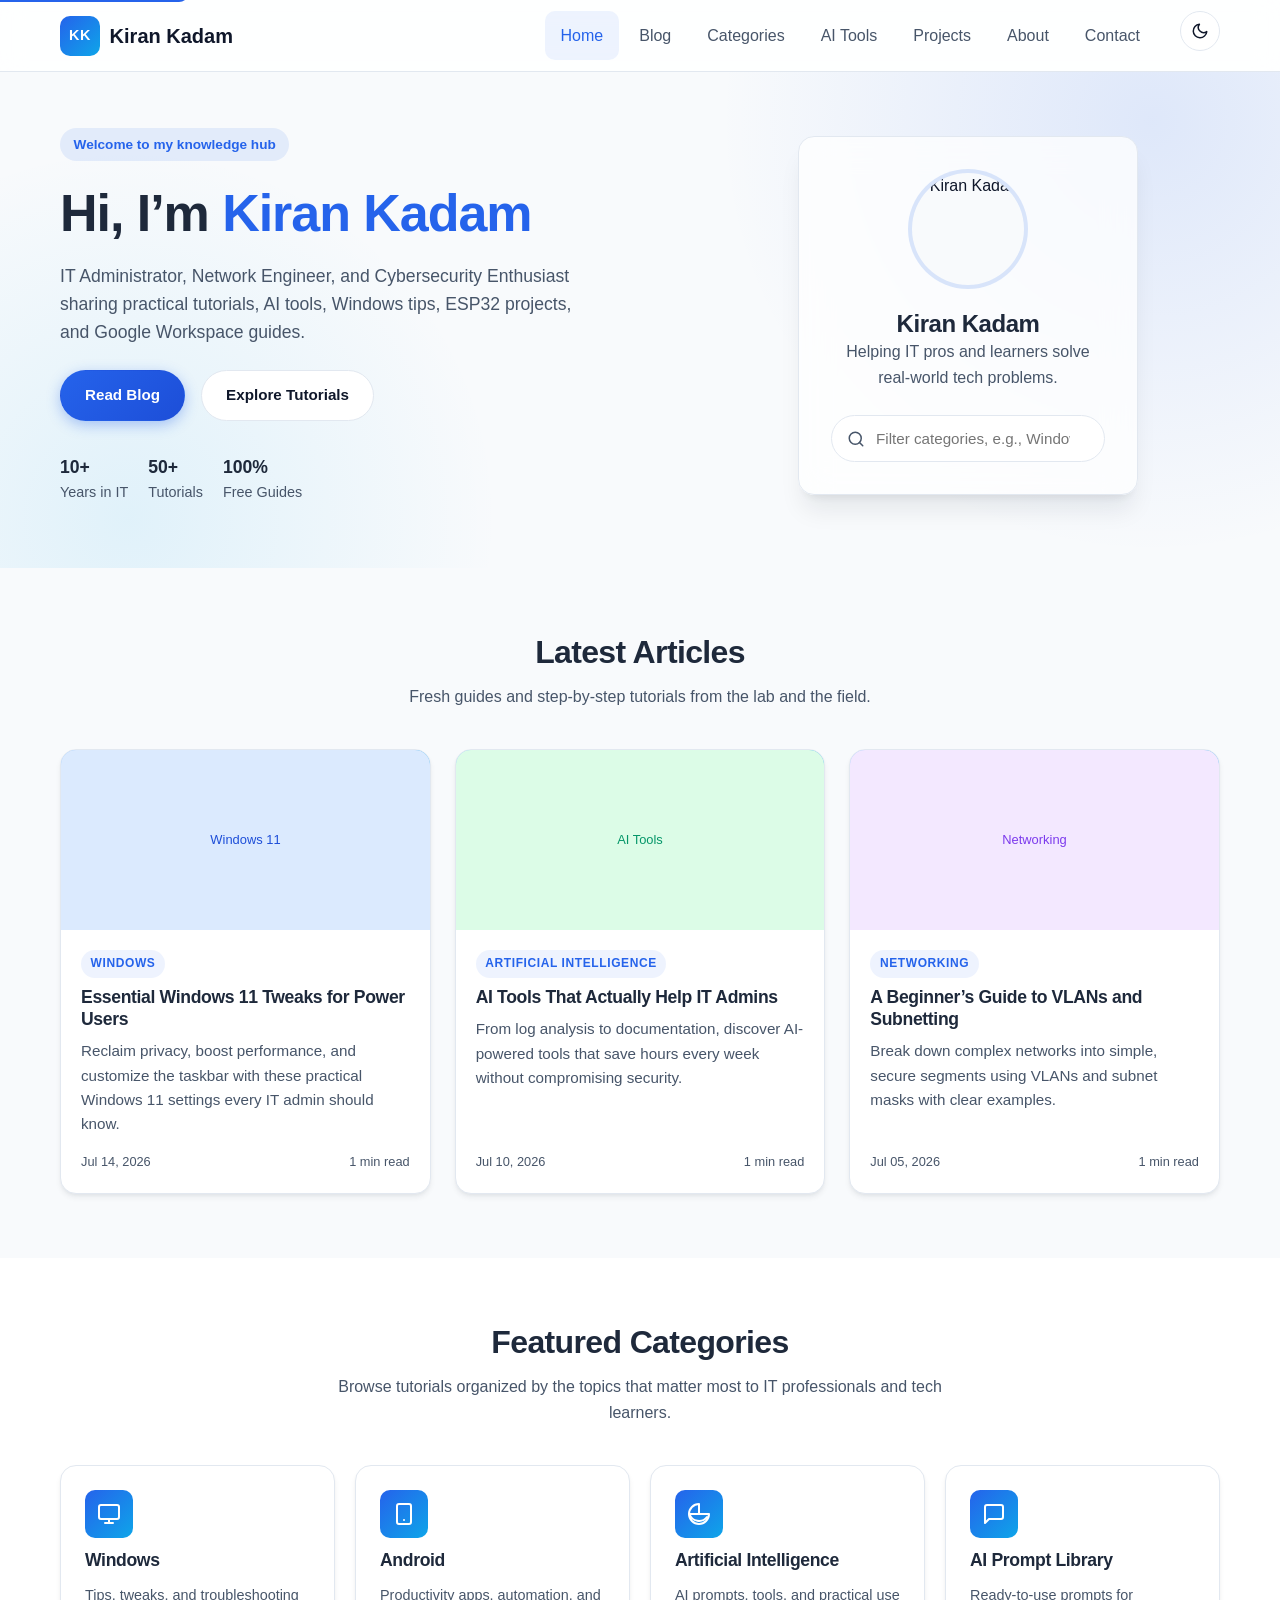
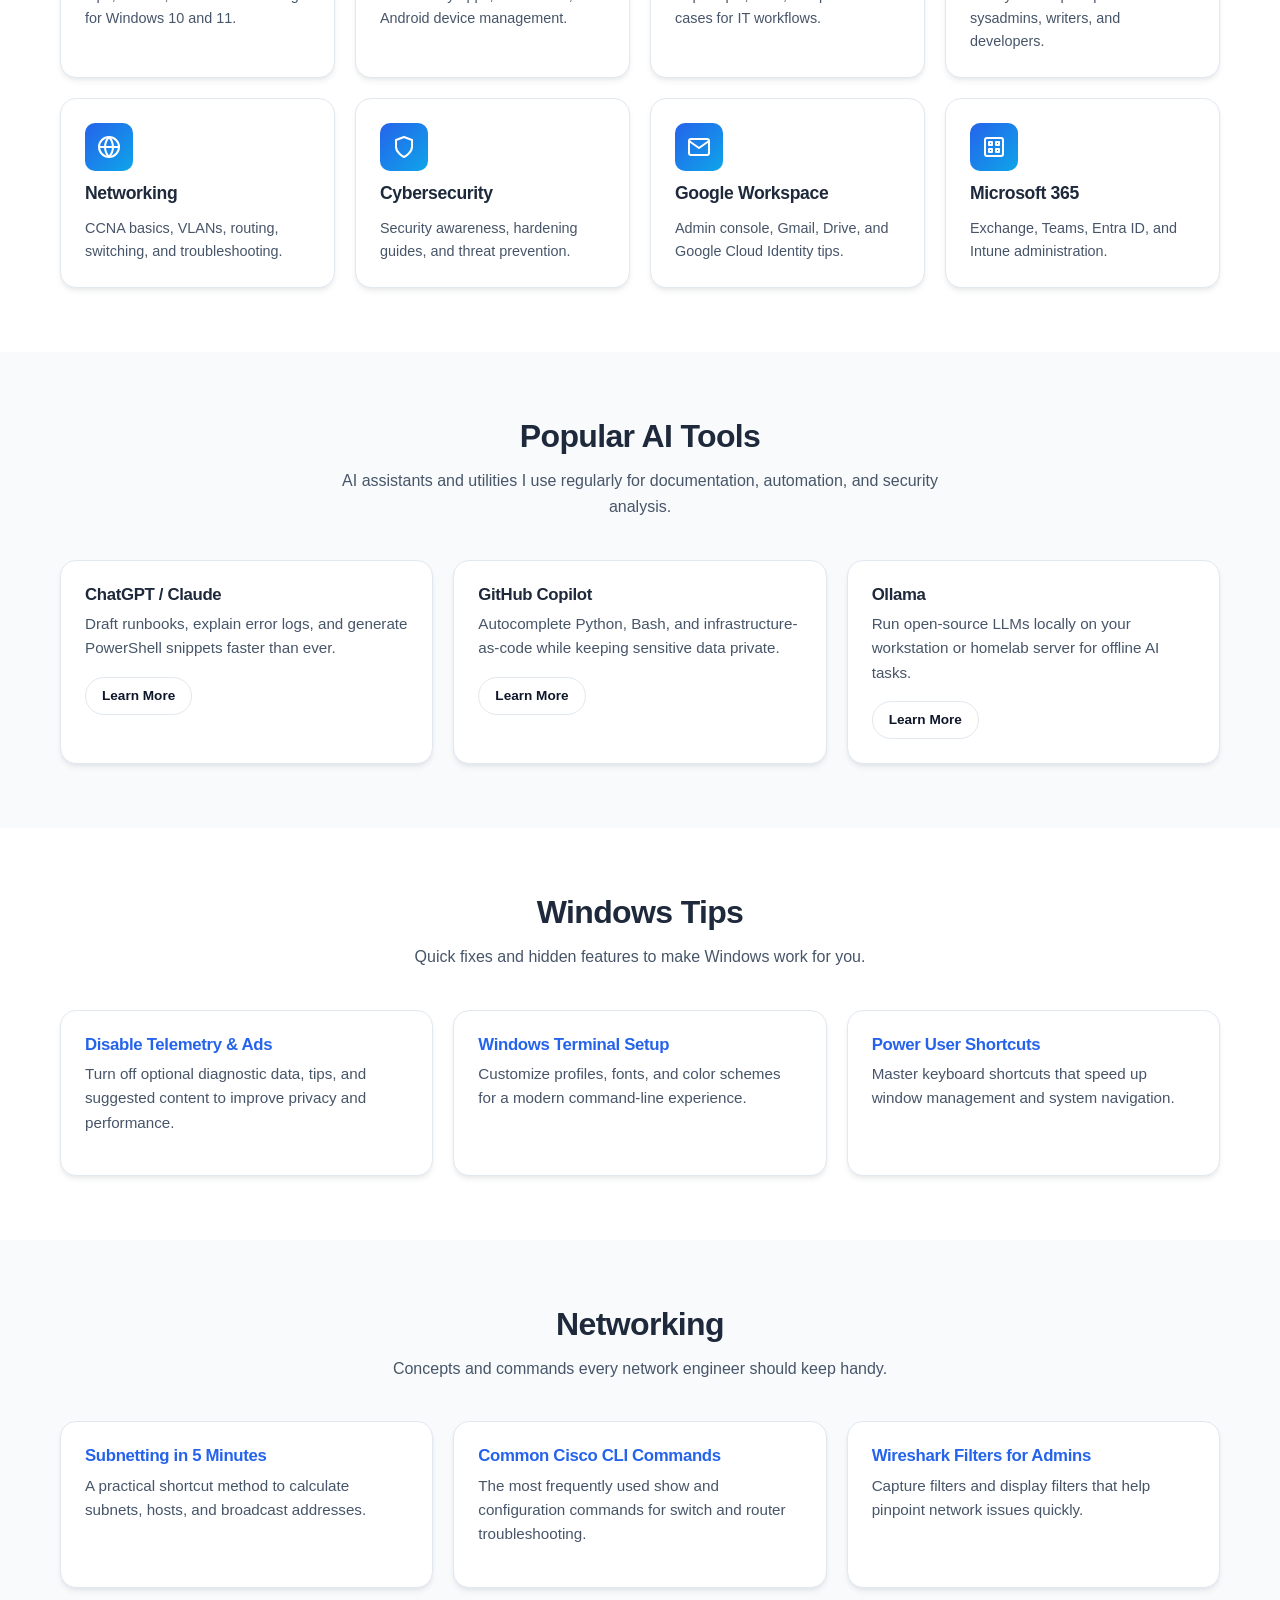
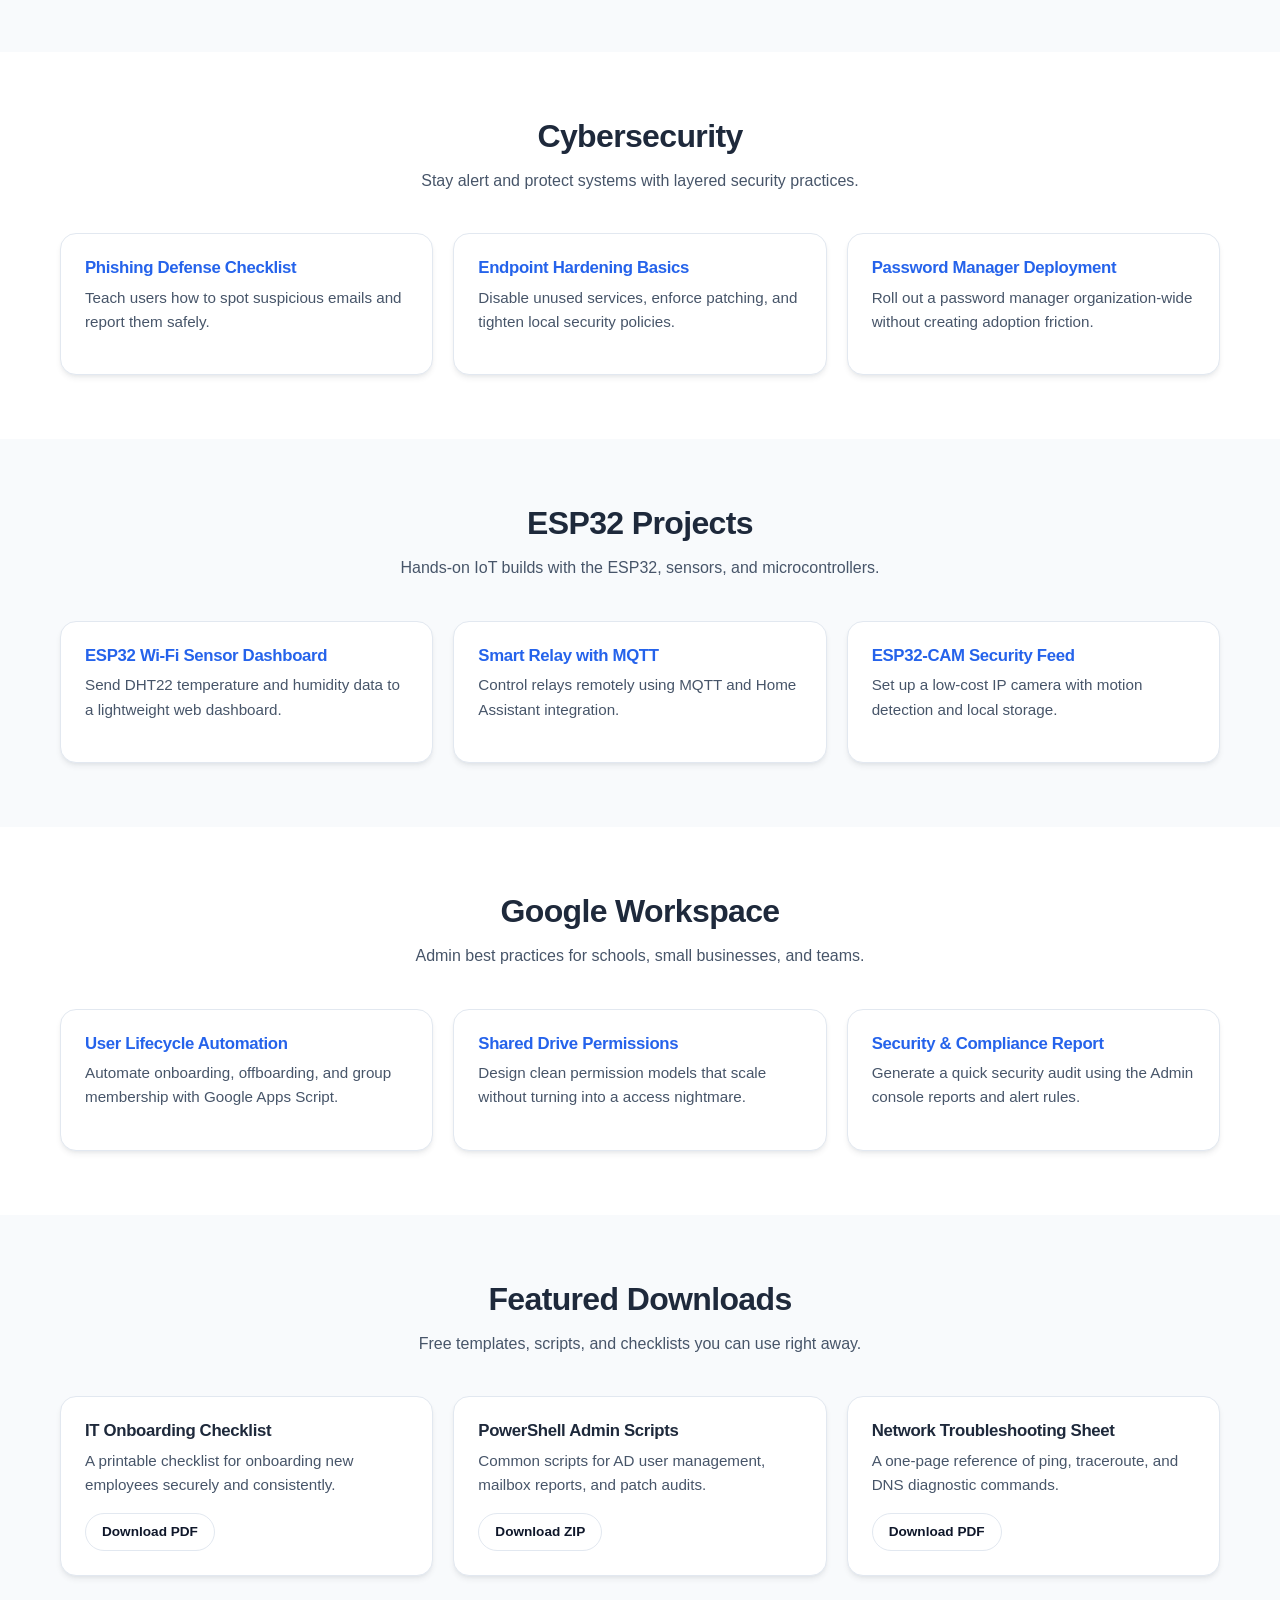
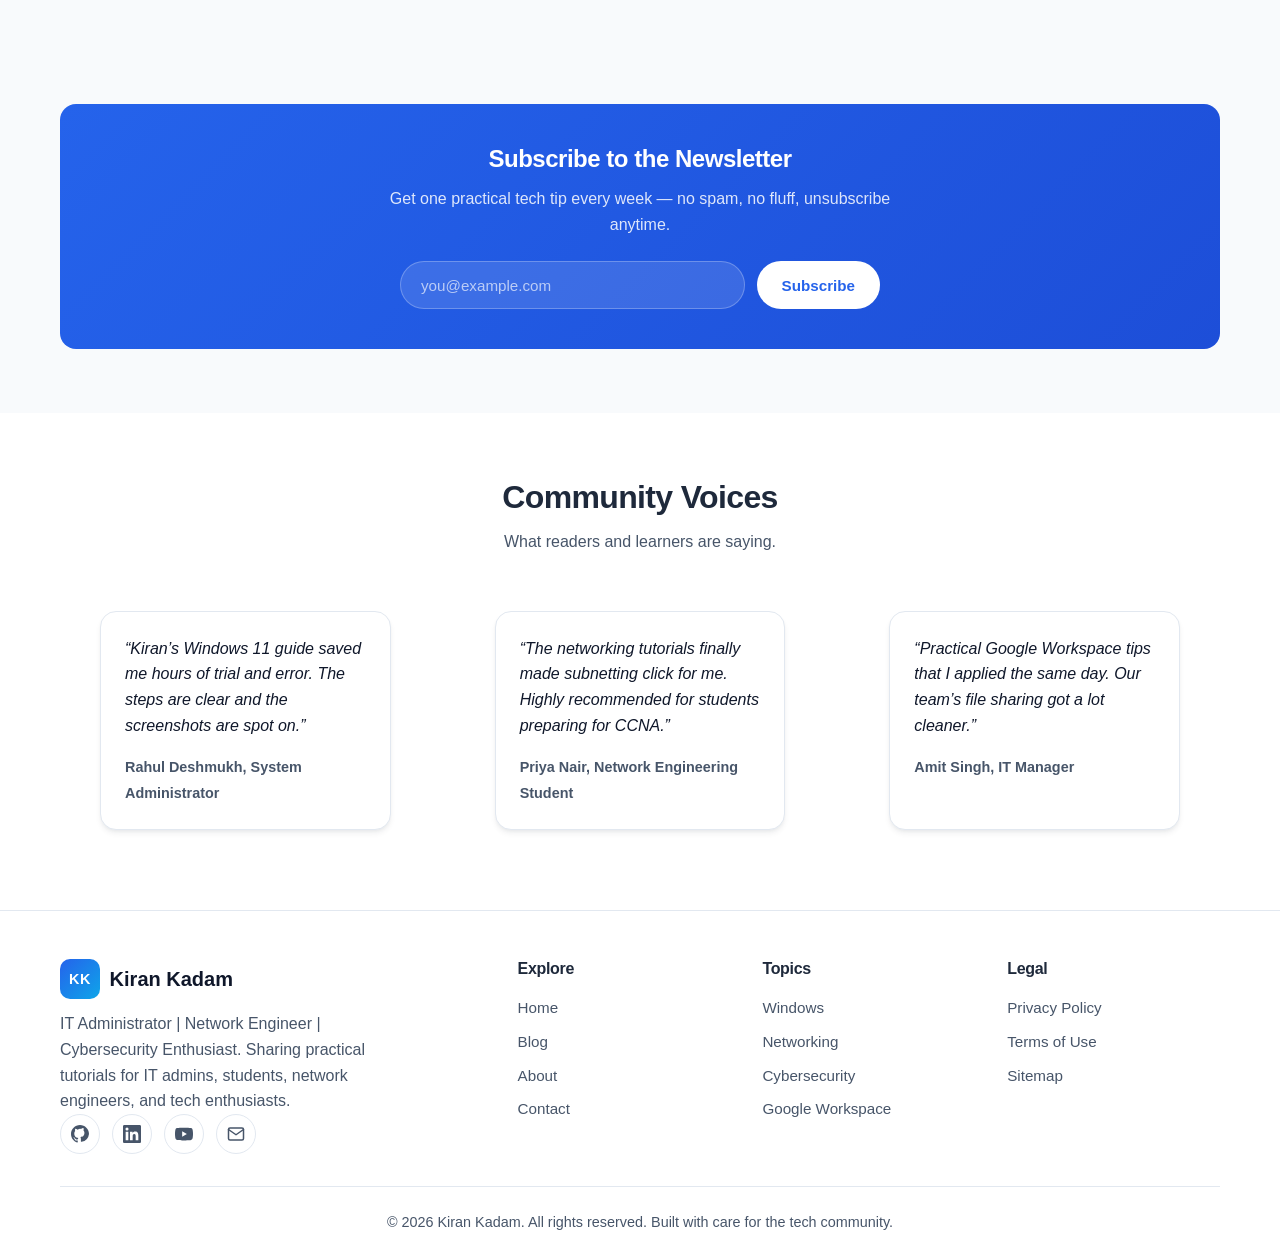
==== commit a083dd4f: "Updated photo and fixed mobile menu" ====
--- a/index.html
+++ b/index.html
@@ -67,7 +67,7 @@
         </div>
         <div class="hero-visual reveal">
           <div class="hero-card">
-            <img src="data:image/svg+xml,%3Csvg xmlns='http://www.w3.org/2000/svg' width='200' height='200'%3E%3Ccircle cx='100' cy='100' r='100' fill='%23e2e8f0'/%3E%3Ctext x='50%25' y='55%25' dominant-baseline='middle' text-anchor='middle' font-family='sans-serif' font-size='64' fill='%2394a3b8'%3EKK%3C/text%3E%3C/svg%3E" alt="Kiran Kadam profile photo placeholder" class="avatar" width="120" height="120" loading="eager">
+            <img src="images/kiran_photo.jpg" alt="Kiran Kadam" class="avatar" width="120" height="120" loading="eager">
             <h2>Kiran Kadam</h2>
             <p>Helping IT pros and learners solve real-world tech problems.</p>
             <div class="hero-search" role="search" aria-label="Search categories">
--- a/css/style.css
+++ b/css/style.css
@@ -214,7 +214,9 @@
   padding: 1.5rem 1.25rem;
   transform: translateX(100%);
   transition: transform var(--transition);
-  z-index: 999;
+  z-index: 1001;
+  overflow-y: auto;
+  -webkit-overflow-scrolling: touch;
 }
 
 .primary-nav.open {
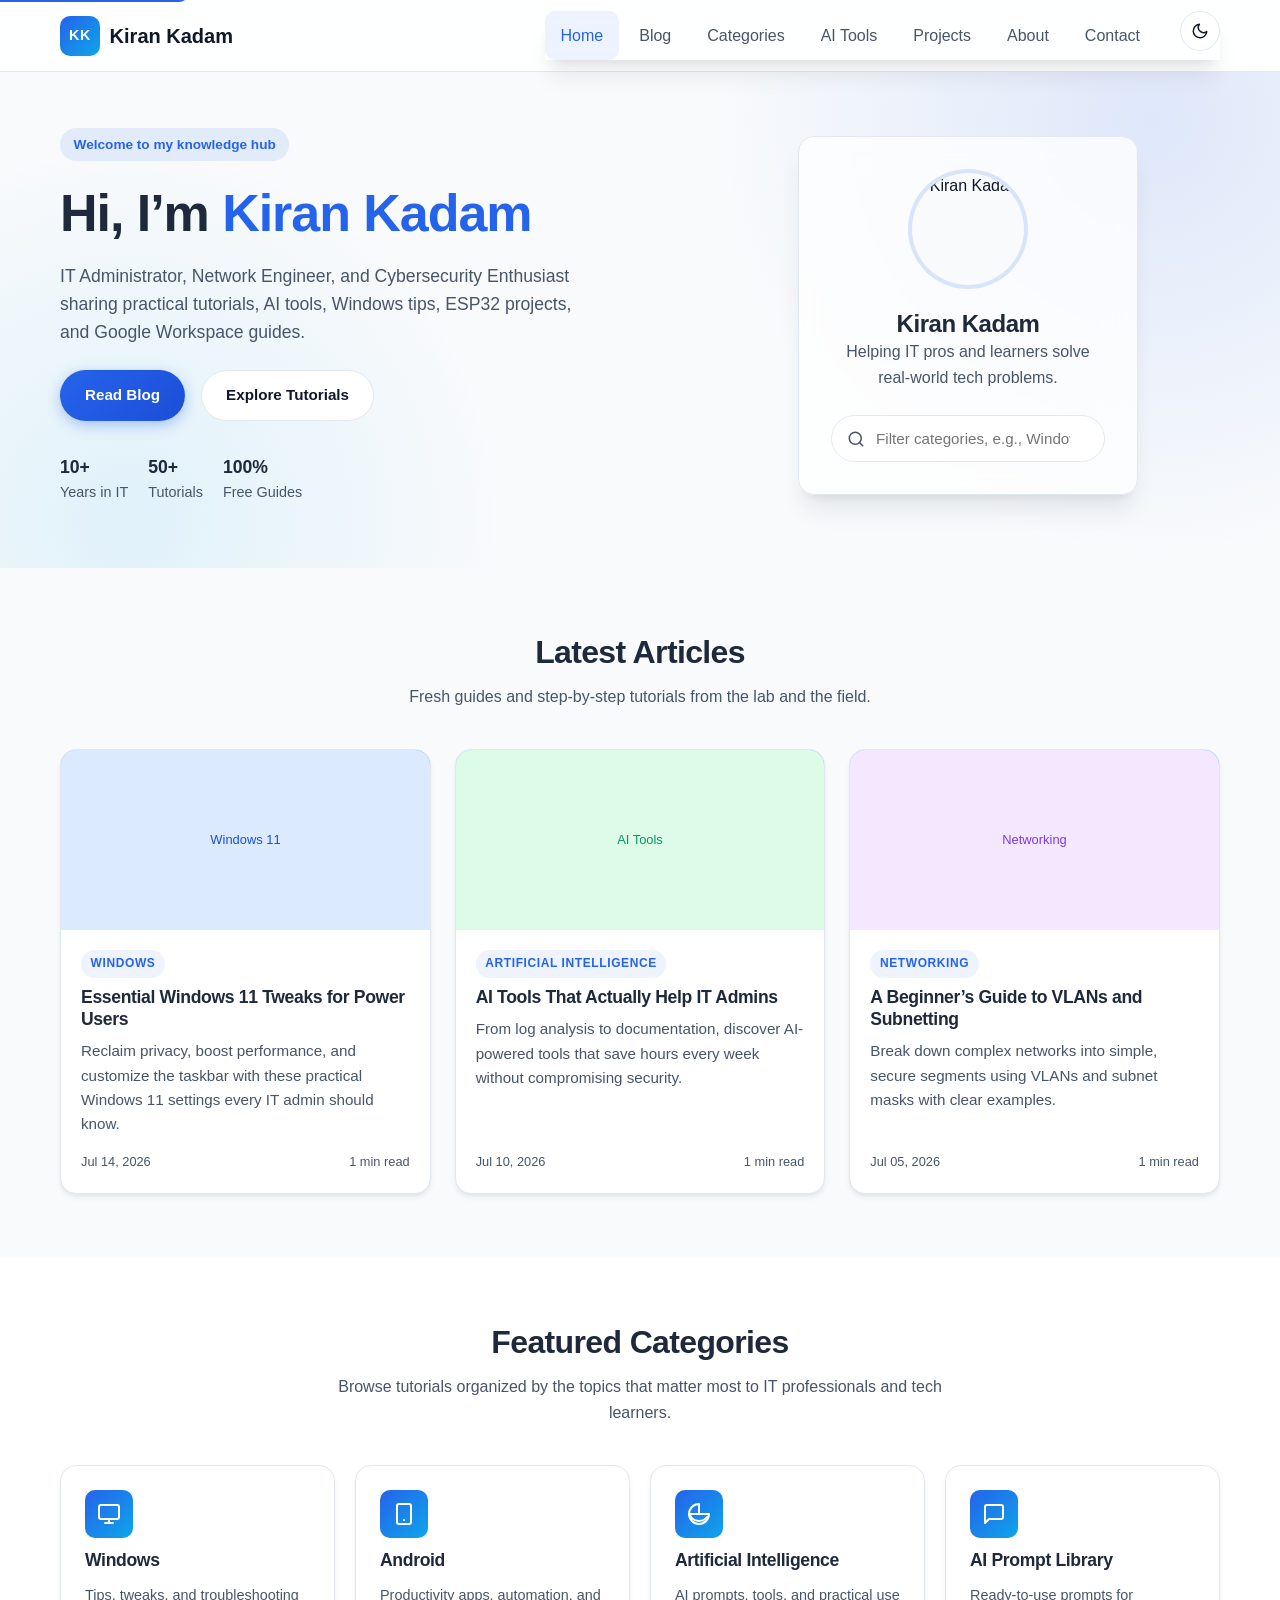
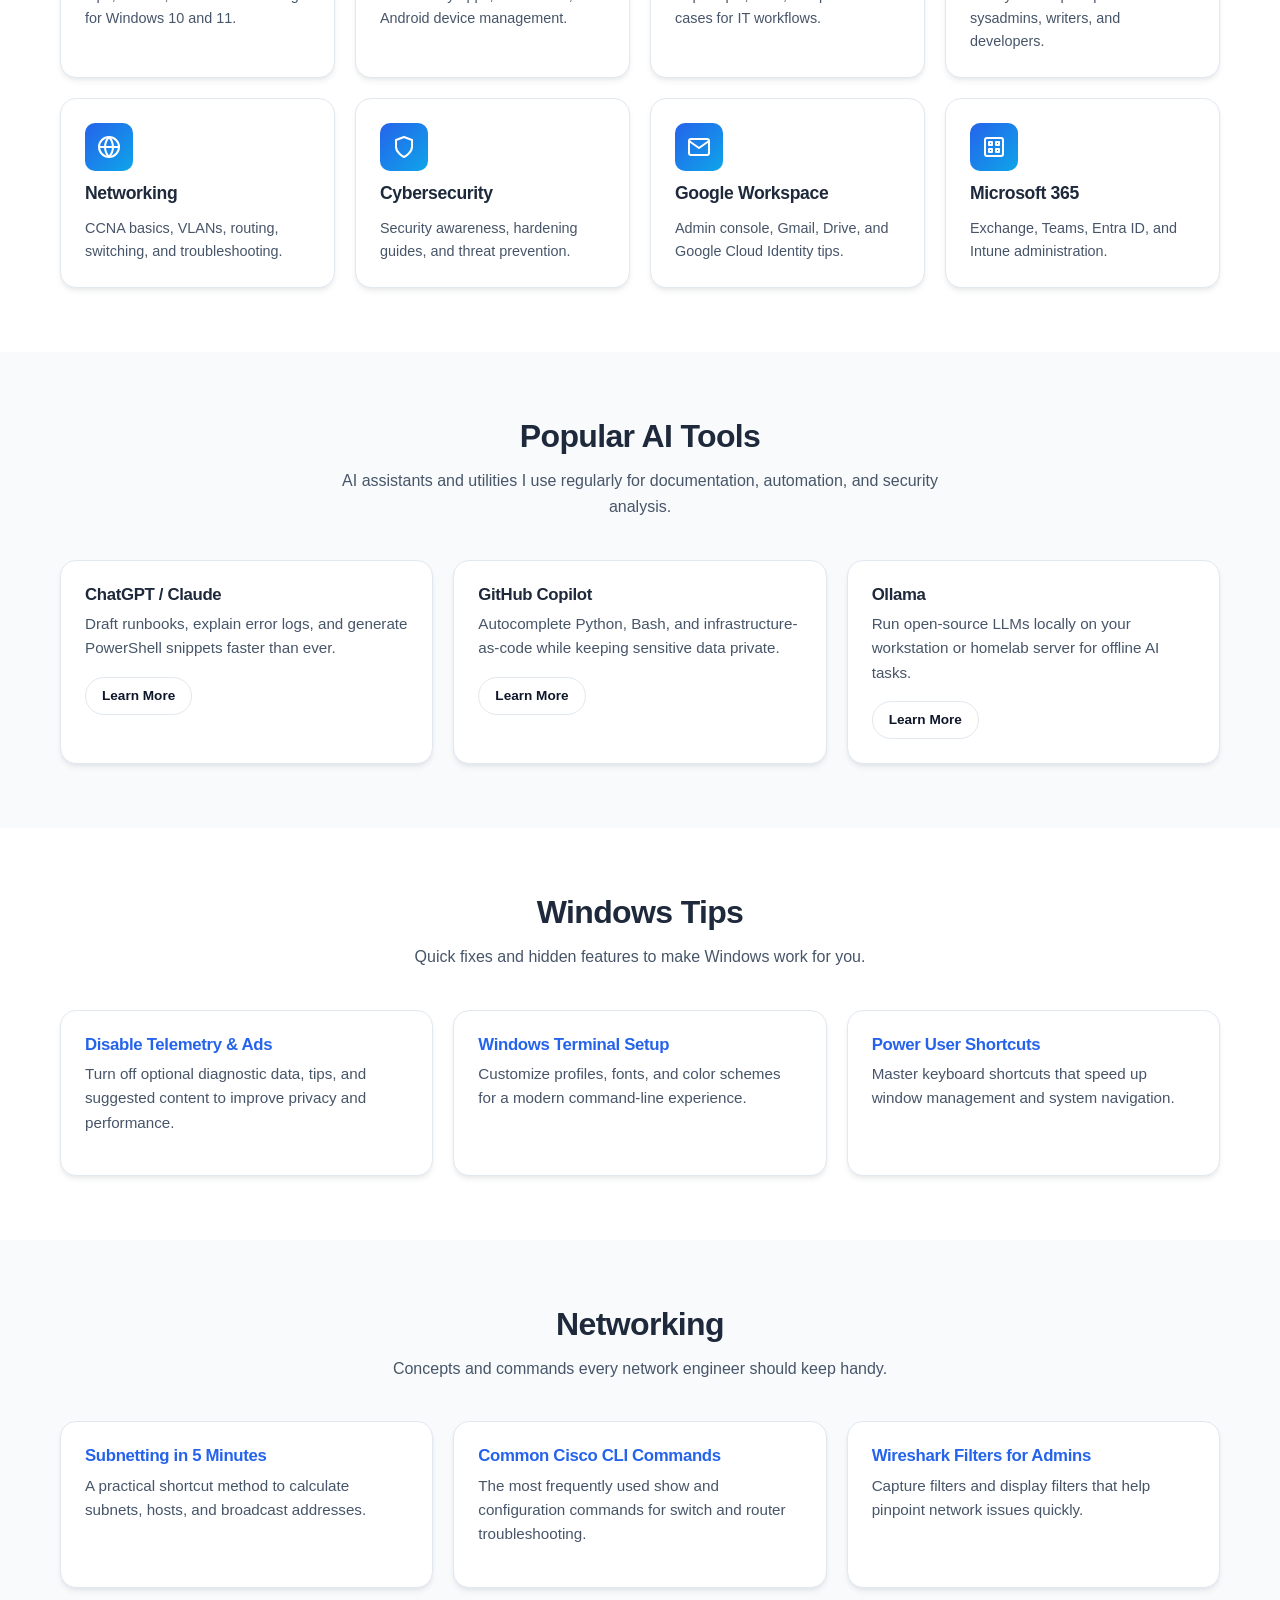
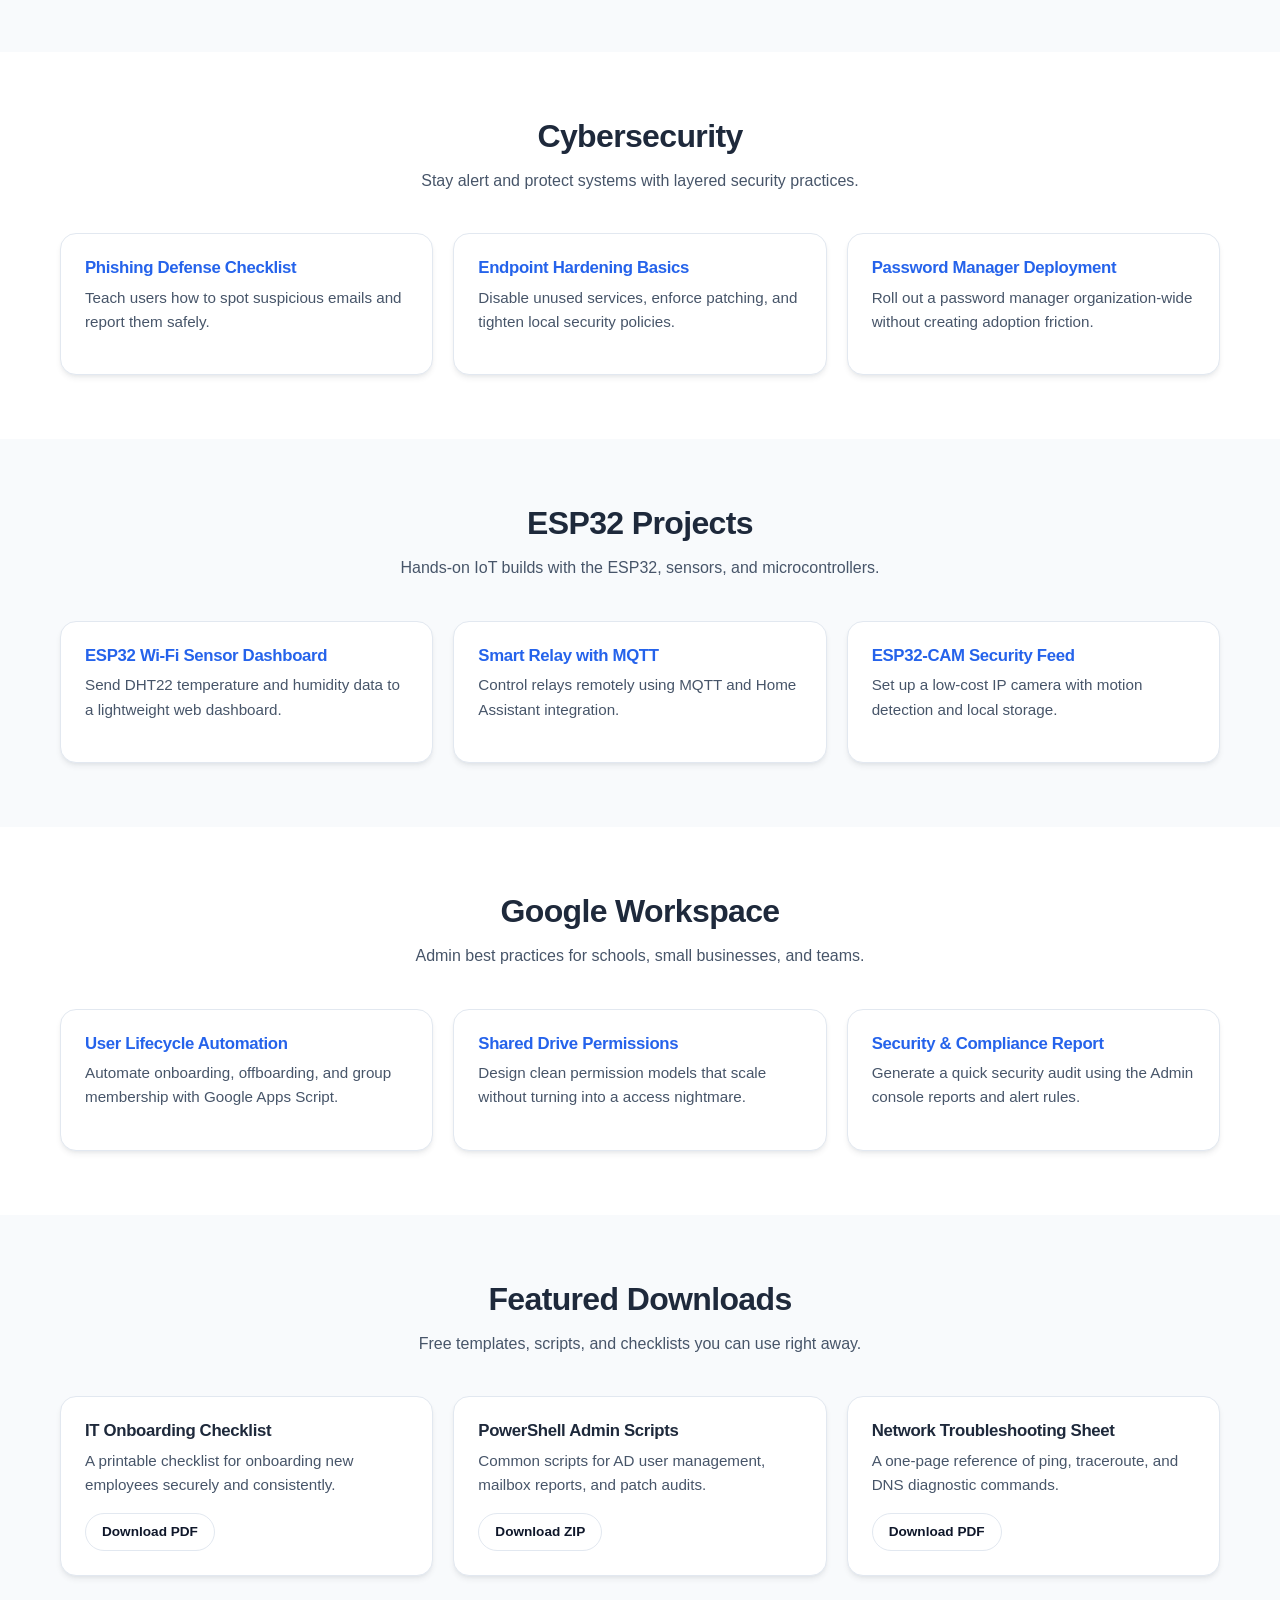
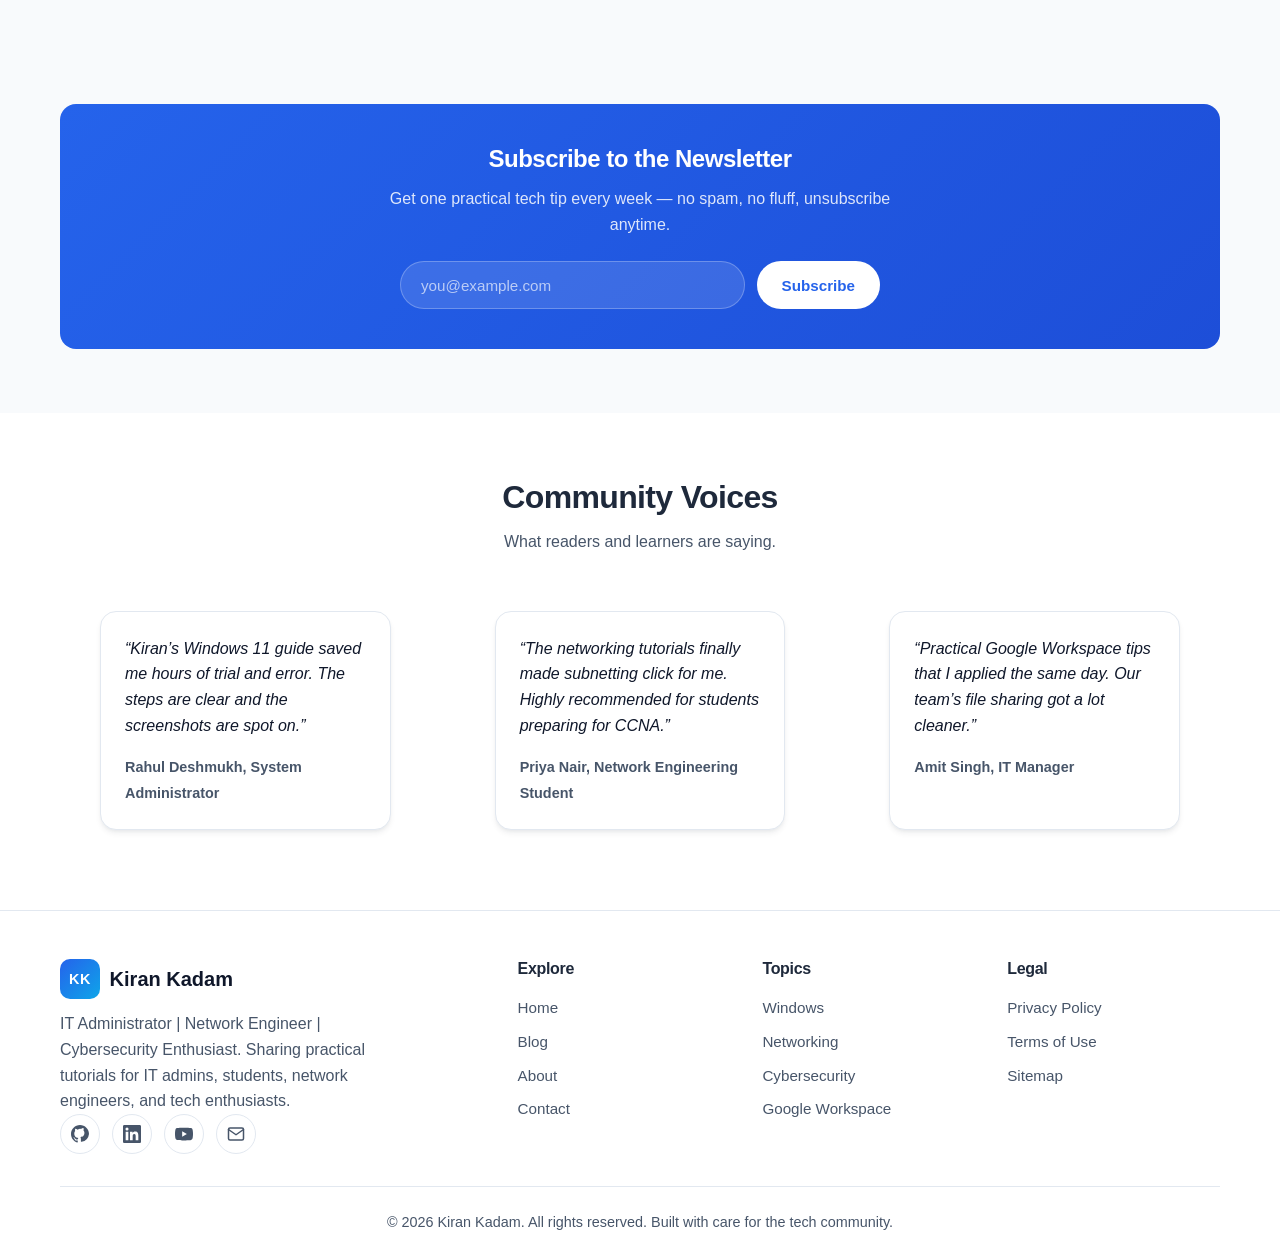
==== commit 776d1f1e: "Updated photo, fixed mobile menu, added Windows 11 article" ====
--- a/index.html
+++ b/index.html
@@ -91,7 +91,7 @@
             <img src="data:image/svg+xml,%3Csvg xmlns='http://www.w3.org/2000/svg' width='800' height='450'%3E%3Crect width='800' height='450' fill='%23dbeafe'/%3E%3Ctext x='50%25' y='50%25' dominant-baseline='middle' text-anchor='middle' font-family='sans-serif' font-size='28' fill='%231d4ed8'%3EWindows 11%3C/text%3E%3C/svg%3E" alt="Windows 11 guide placeholder" class="article-thumb" width="800" height="450" loading="lazy">
             <div class="article-body">
               <span class="article-tag">Windows</span>
-              <h3 class="article-title"><a href="blog.html">Essential Windows 11 Tweaks for Power Users</a></h3>
+              <h3 class="article-title"><a href="posts/essential-windows-11-tweaks.html">Essential Windows 11 Tweaks for Power Users</a></h3>
               <p class="article-excerpt">Reclaim privacy, boost performance, and customize the taskbar with these practical Windows 11 settings every IT admin should know.</p>
               <div class="article-meta">
                 <span>Jul 14, 2026</span>
--- a/css/style.css
+++ b/css/style.css
@@ -204,7 +204,10 @@
 /* Navigation */
 .primary-nav {
   position: fixed;
-  inset: var(--header-height) 0 0 0;
+  top: var(--header-height);
+  right: 0;
+  bottom: 0;
+  left: 0;
   display: flex;
   flex-direction: column;
   align-items: flex-start;
@@ -217,6 +220,7 @@
   z-index: 1001;
   overflow-y: auto;
   -webkit-overflow-scrolling: touch;
+  box-shadow: var(--shadow-lg);
 }
 
 .primary-nav.open {
@@ -875,6 +879,94 @@
   text-decoration: underline;
 }
 
+/* Article Page */
+.article-hero {
+  padding: 2.5rem 0 2rem;
+}
+
+.article-content {
+  max-width: 760px;
+  margin: 0 auto;
+}
+
+.article-content h2 {
+  font-size: 1.5rem;
+  margin: 2.5rem 0 1rem;
+  color: var(--text-heading);
+}
+
+.article-content h3 {
+  font-size: 1.2rem;
+  margin: 2rem 0 0.75rem;
+  color: var(--text-heading);
+}
+
+.article-content p {
+  margin-bottom: 1rem;
+}
+
+.article-content ul,
+.article-content ol {
+  margin-bottom: 1rem;
+  padding-left: 1.5rem;
+  list-style: disc;
+  color: var(--text-muted);
+}
+
+.article-content li {
+  margin-bottom: 0.5rem;
+}
+
+.article-content img {
+  border-radius: var(--radius);
+  margin: 1.5rem 0;
+  box-shadow: var(--shadow);
+}
+
+/* Table of Contents */
+.toc {
+  background: var(--surface);
+  border: 1px solid var(--border);
+  border-radius: var(--radius);
+  padding: 1.25rem 1.5rem;
+  margin-bottom: 2rem;
+  box-shadow: var(--shadow);
+}
+
+.toc h2 {
+  font-size: 1rem;
+  margin-bottom: 0.75rem;
+}
+
+.toc ul {
+  list-style: none;
+  padding: 0;
+  margin: 0;
+}
+
+.toc li {
+  margin-bottom: 0.4rem;
+}
+
+.toc a {
+  color: var(--text-muted);
+  font-size: 0.95rem;
+}
+
+.toc a:hover {
+  color: var(--primary);
+}
+
+/* Share Buttons */
+.share-buttons {
+  display: flex;
+  gap: 0.75rem;
+  flex-wrap: wrap;
+  margin-top: 2rem;
+  padding-top: 1.5rem;
+  border-top: 1px solid var(--border);
+}
+
 /* Code Blocks */
 pre {
   background: #1e293b;
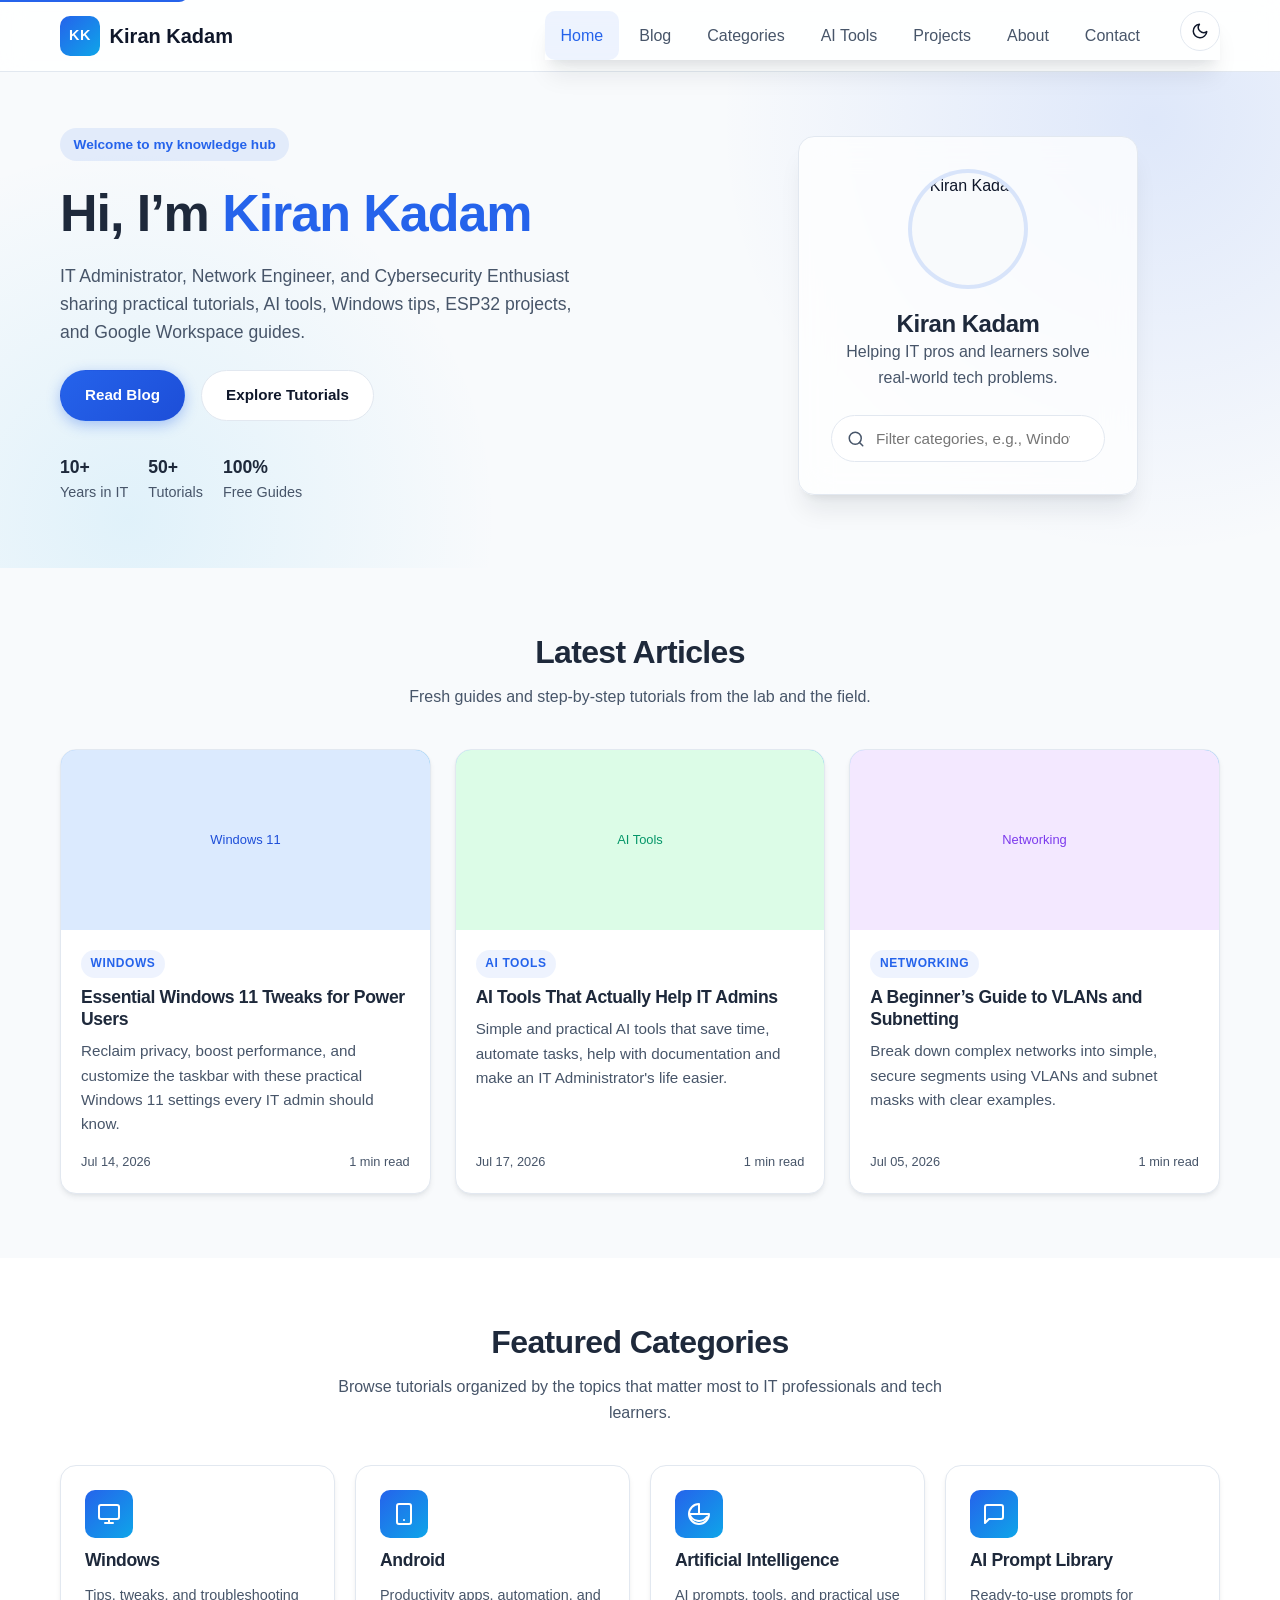
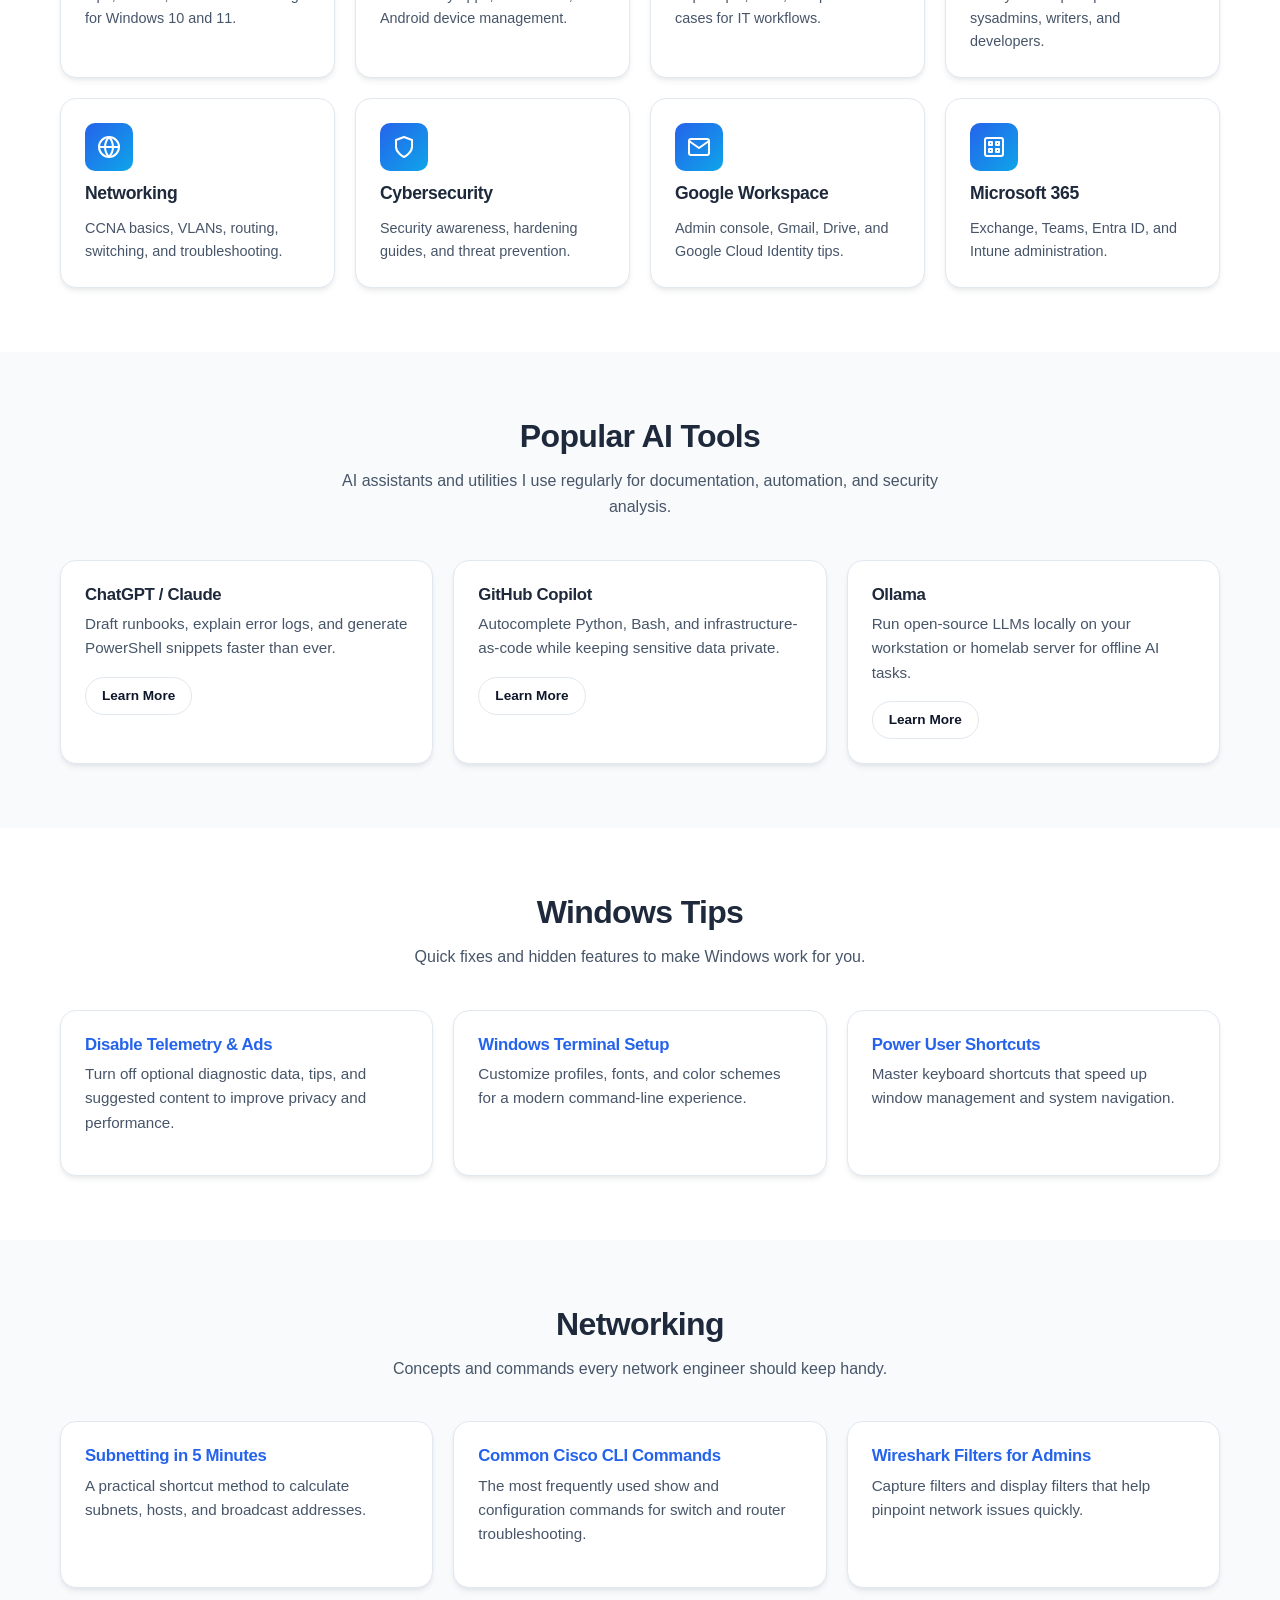
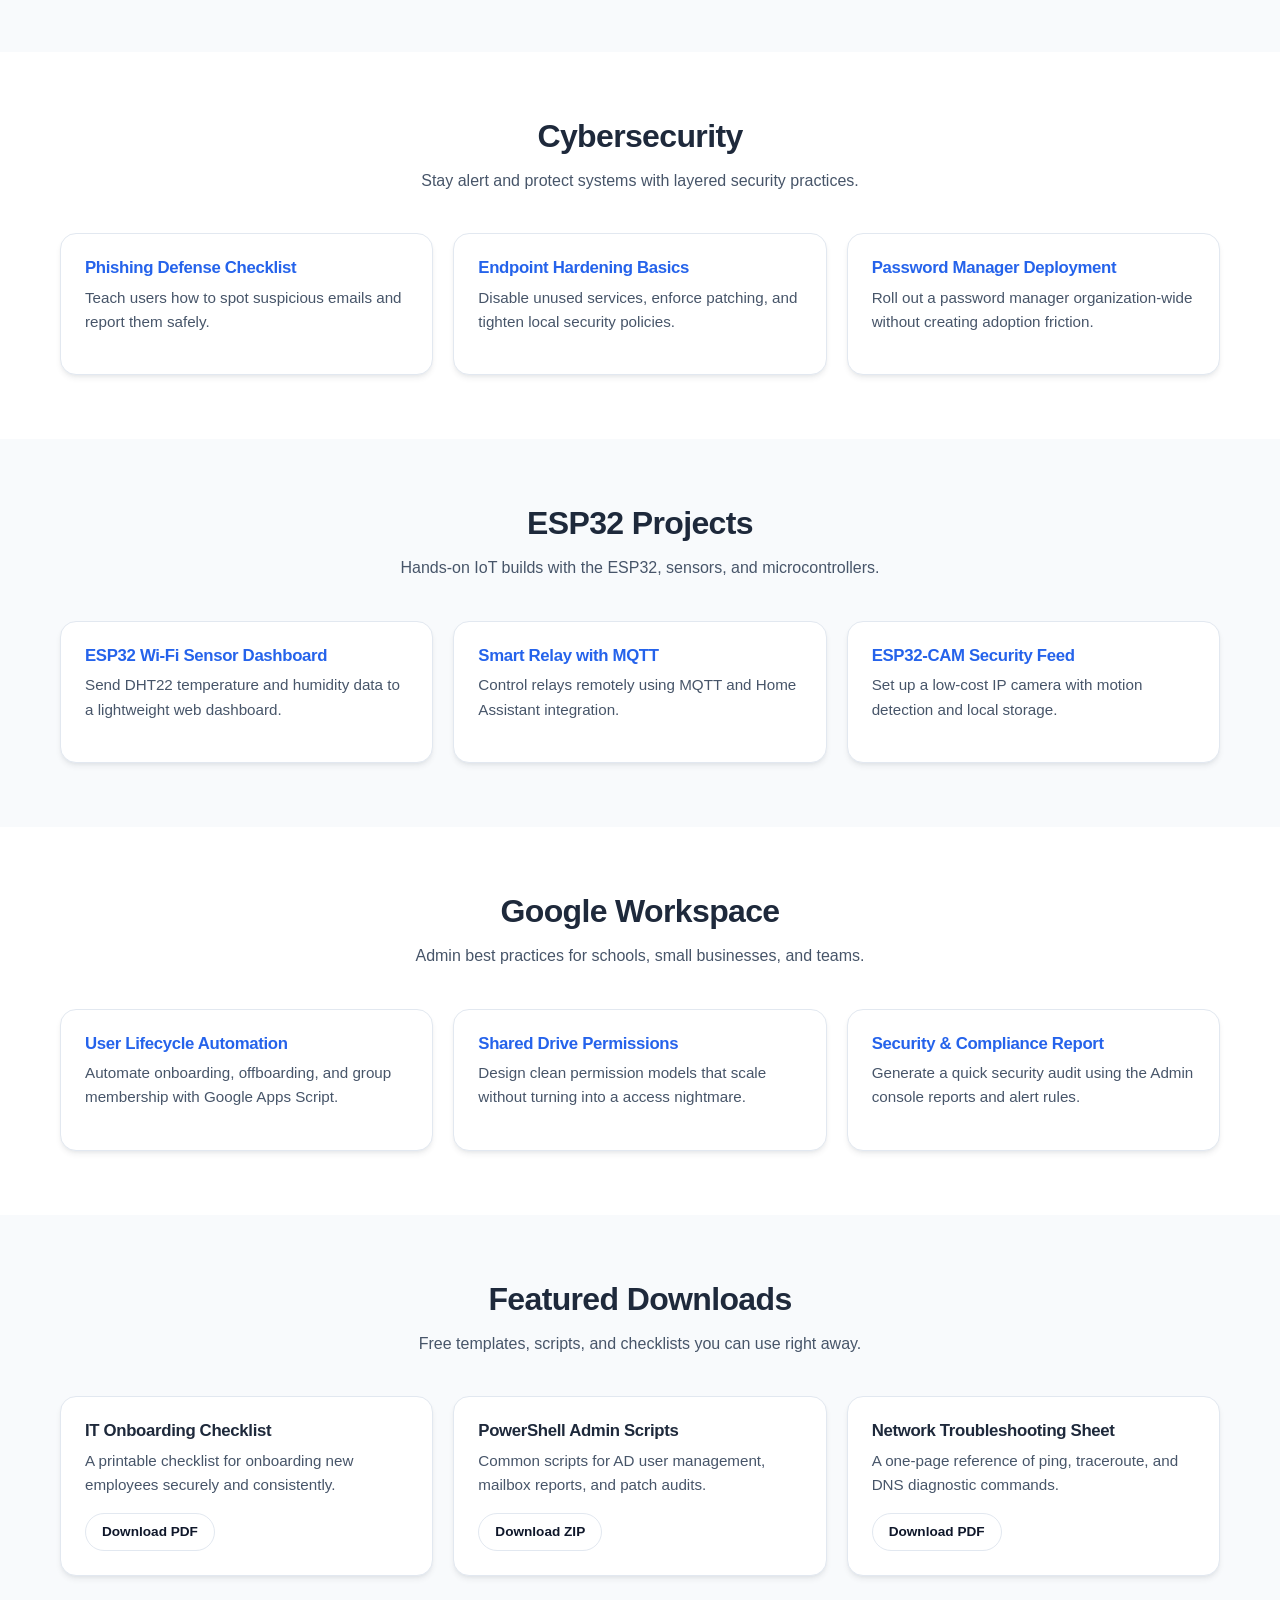
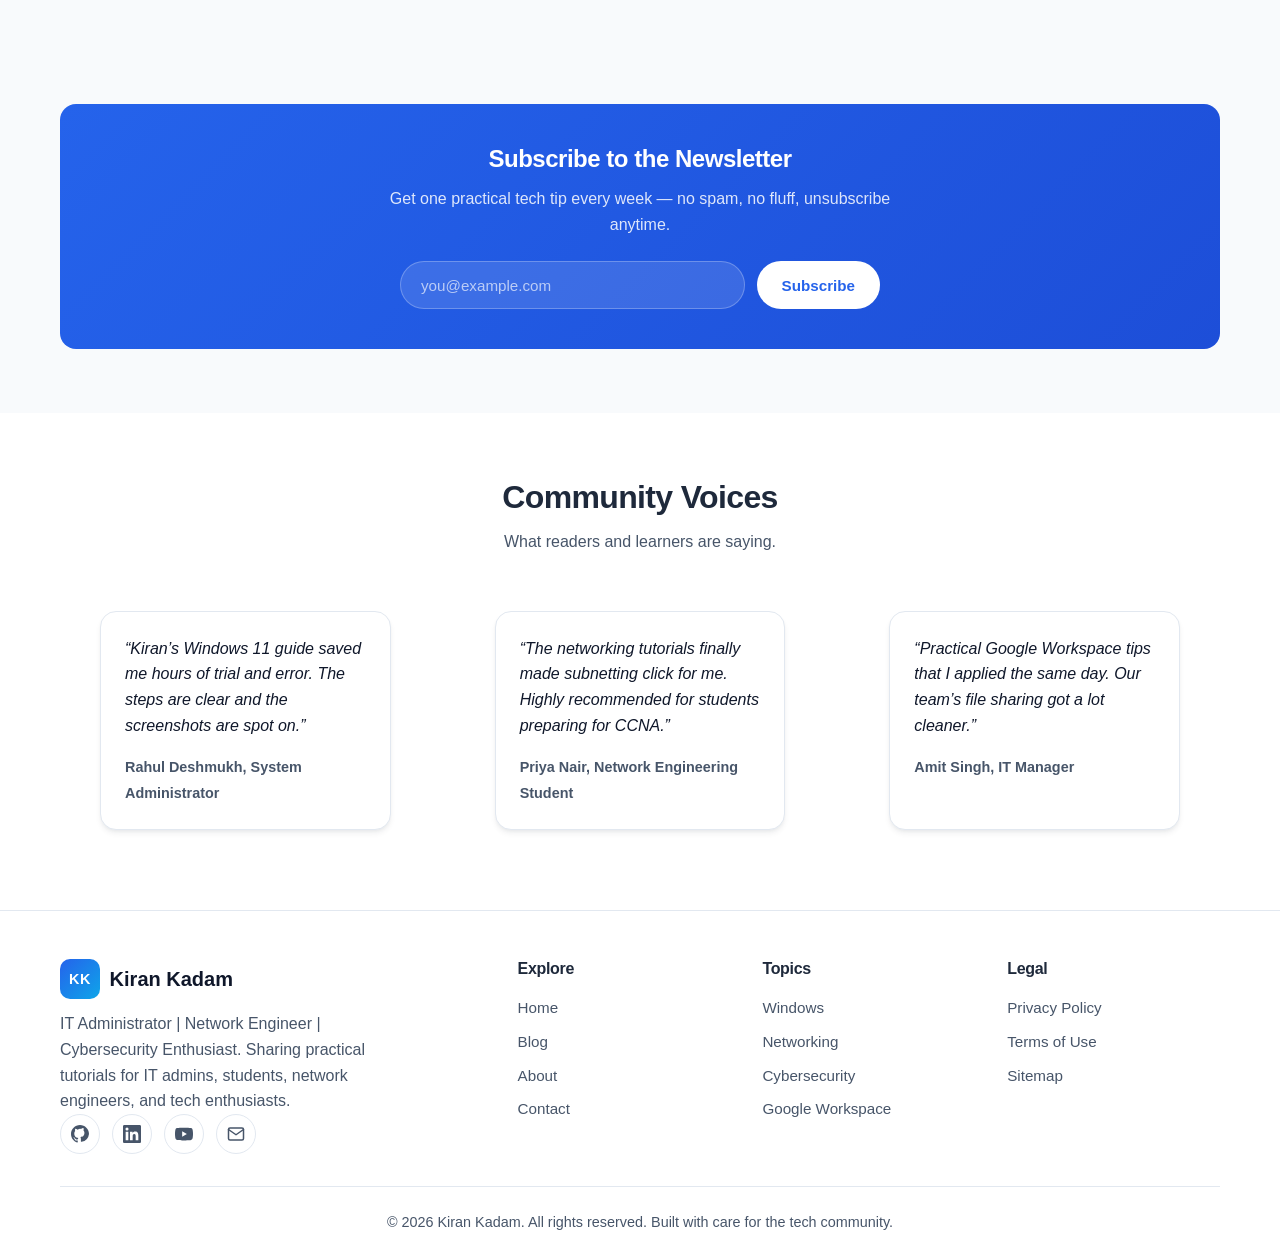
==== commit 4a6b66d1: "Add AI Tools That Actually Help IT Admins article" ====
--- a/index.html
+++ b/index.html
@@ -102,11 +102,11 @@
           <article class="article-card reveal" data-reading-time>
             <img src="data:image/svg+xml,%3Csvg xmlns='http://www.w3.org/2000/svg' width='800' height='450'%3E%3Crect width='800' height='450' fill='%23dcfce7'/%3E%3Ctext x='50%25' y='50%25' dominant-baseline='middle' text-anchor='middle' font-family='sans-serif' font-size='28' fill='%23059669'%3EAI Tools%3C/text%3E%3C/svg%3E" alt="AI tools guide placeholder" class="article-thumb" width="800" height="450" loading="lazy">
             <div class="article-body">
-              <span class="article-tag">Artificial Intelligence</span>
-              <h3 class="article-title"><a href="blog.html">AI Tools That Actually Help IT Admins</a></h3>
-              <p class="article-excerpt">From log analysis to documentation, discover AI-powered tools that save hours every week without compromising security.</p>
+              <span class="article-tag">AI Tools</span>
+              <h3 class="article-title"><a href="posts/ai-tools-that-actually-help-it-admins.html">AI Tools That Actually Help IT Admins</a></h3>
+              <p class="article-excerpt">Simple and practical AI tools that save time, automate tasks, help with documentation and make an IT Administrator's life easier.</p>
               <div class="article-meta">
-                <span>Jul 10, 2026</span>
+                <span>Jul 17, 2026</span>
                 <span class="reading-time">7 min read</span>
               </div>
             </div>
